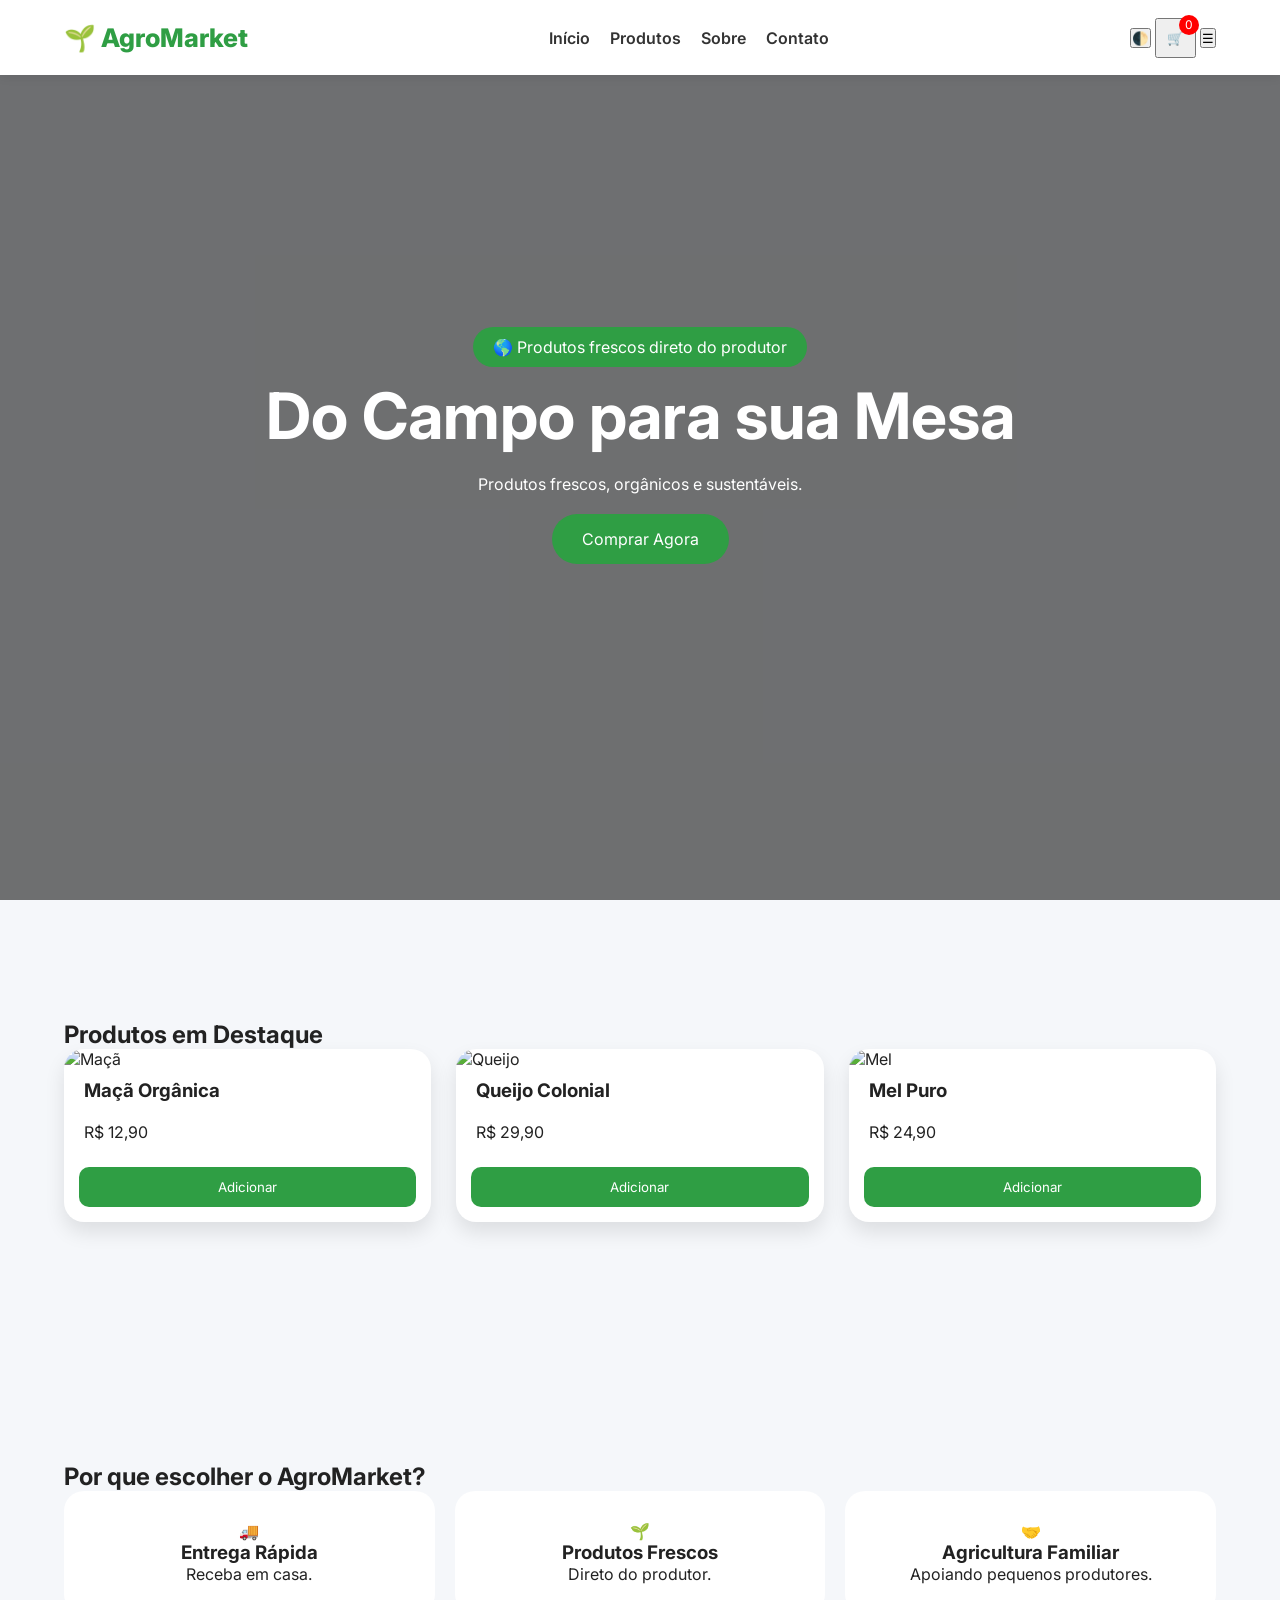
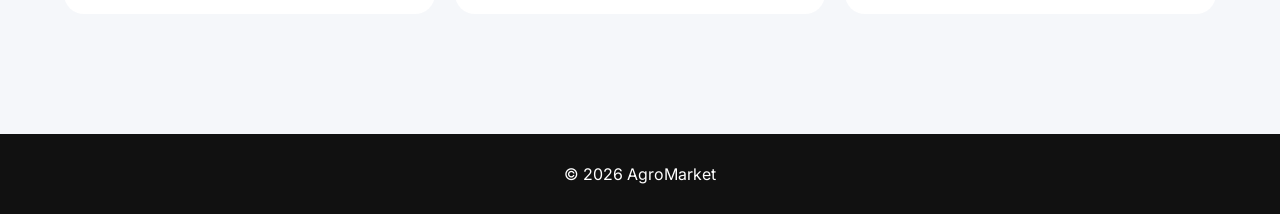
==== index.html @ 2019f39e "feefr" ====
<!DOCTYPE html>
<html lang="pt-BR">
<head>
<meta charset="UTF-8">
<meta name="viewport" content="width=device-width, initial-scale=1.0">

<title>AgroMarket</title>

<link rel="stylesheet" href="style.css">

<link rel="preconnect" href="https://fonts.googleapis.com">
<link href="https://fonts.googleapis.com/css2?family=Inter:wght@300;400;600;700;800&display=swap" rel="stylesheet">
</head>

<body>

<header class="header">
<div class="container nav-container">

<a class="logo">🌱 AgroMarket</a>

<nav id="nav" class="nav">
<a href="#">Início</a>
<a href="#produtos">Produtos</a>
<a href="sobre.html">Sobre</a>
<a href="contato.html">Contato</a>
</nav>

<div class="actions">

<button id="contrastBtn" aria-label="Alto contraste">
🌓
</button>

<button id="cartBtn" class="cart-btn">
🛒
<span id="cartCount">0</span>
</button>

<button id="menuToggle" class="menu-toggle">
☰
</button>

</div>

</div>
</header>

<section class="hero">

<div class="overlay"></div>

<div class="hero-content">

<span class="badge">
🌎 Produtos frescos direto do produtor
</span>

<h1>
Do Campo para sua Mesa
</h1>

<p>
Produtos frescos, orgânicos e sustentáveis.
</p>

<a href="#produtos" class="btn">
Comprar Agora
</a>

</div>

</section>

<section id="produtos" class="section">

<div class="container">

<h2>Produtos em Destaque</h2>

<div class="products-grid">

<div class="product-card">
<img src="https://images.unsplash.com/photo-1567306226416-28f0efdc88ce" alt="Maçã">
<h3>Maçã Orgânica</h3>
<p>R$ 12,90</p>
<button onclick="addToCart('Maçã Orgânica',12.90)">
Adicionar
</button>
</div>

<div class="product-card">
<img src="https://images.unsplash.com/photo-1587049352846-4a222e784d38" alt="Queijo">
<h3>Queijo Colonial</h3>
<p>R$ 29,90</p>
<button onclick="addToCart('Queijo Colonial',29.90)">
Adicionar
</button>
</div>

<div class="product-card">
<img src="https://images.unsplash.com/photo-1587049352851-8d4e89133924" alt="Mel">
<h3>Mel Puro</h3>
<p>R$ 24,90</p>
<button onclick="addToCart('Mel Puro',24.90)">
Adicionar
</button>
</div>

</div>

</div>

</section>

<section class="section advantages">

<div class="container">

<h2>Por que escolher o AgroMarket?</h2>

<div class="features-grid">

<div class="card">
🚚
<h3>Entrega Rápida</h3>
<p>Receba em casa.</p>
</div>

<div class="card">
🌱
<h3>Produtos Frescos</h3>
<p>Direto do produtor.</p>
</div>

<div class="card">
🤝
<h3>Agricultura Familiar</h3>
<p>Apoiando pequenos produtores.</p>
</div>

</div>

</div>

</section>

<div id="cartSidebar" class="cart-sidebar">

<h2>Seu Carrinho</h2>

<ul id="cartItems"></ul>

<h3 id="cartTotal">
Total: R$ 0,00
</h3>

<select id="paymentMethod">

<option>PIX</option>
<option>Cartão de Crédito</option>
<option>Cartão de Débito</option>
<option>Dinheiro</option>

</select>

<button class="checkout-btn">
Finalizar Compra
</button>

</div>

<footer>
© 2026 AgroMarket
</footer>

<script src="script.js"></script>

<div vw class="enabled">
<div vw-access-button class="active"></div>
<div vw-plugin-wrapper>
<div class="vw-plugin-top-wrapper"></div>
</div>
</div>

<script src="https://vlibras.gov.br/app/vlibras-plugin.js"></script>

<script>
new window.VLibras.Widget('https://vlibras.gov.br/app');
</script>

</body>
</html>
---- style.css ----
*{
margin:0;
padding:0;
box-sizing:border-box;
font-family:Inter,sans-serif;
}

body{
background:#f5f7fa;
color:#222;
}

.container{
width:90%;
max-width:1200px;
margin:auto;
}

.header{
position:fixed;
top:0;
width:100%;
background:white;
z-index:1000;
box-shadow:0 2px 10px rgba(0,0,0,.08);
}

.nav-container{
height:75px;
display:flex;
justify-content:space-between;
align-items:center;
}

.logo{
font-size:1.6rem;
font-weight:800;
color:#2f9e44;
}

.nav{
display:flex;
gap:20px;
}

.nav a{
text-decoration:none;
color:#333;
font-weight:600;
}

.hero{
height:100vh;
background:url('https://images.unsplash.com/photo-1500937386664-56d1dfef3854?auto=format&fit=crop&w=2200&q=80');
background-size:cover;
background-position:center;
display:flex;
align-items:center;
justify-content:center;
position:relative;
}

.overlay{
position:absolute;
inset:0;
background:rgba(0,0,0,.55);
}

.hero-content{
position:relative;
z-index:2;
text-align:center;
color:white;
}

.hero-content h1{
font-size:4rem;
margin:20px 0;
}

.badge{
background:#2f9e44;
padding:10px 20px;
border-radius:30px;
}

.btn{
display:inline-block;
padding:15px 30px;
background:#2f9e44;
color:white;
text-decoration:none;
border-radius:30px;
margin-top:20px;
}

.section{
padding:120px 0;
}

.products-grid{
display:grid;
grid-template-columns:repeat(auto-fit,minmax(280px,1fr));
gap:25px;
}

.product-card{
background:white;
border-radius:20px;
overflow:hidden;
box-shadow:0 10px 20px rgba(0,0,0,.1);
}

.product-card img{
width:100%;
height:220px;
object-fit:cover;
}

.product-card h3,
.product-card p{
padding:10px 20px;
}

.product-card button{
margin:15px;
width:calc(100% - 30px);
padding:12px;
background:#2f9e44;
color:white;
border:none;
border-radius:10px;
cursor:pointer;
}

.features-grid{
display:grid;
grid-template-columns:repeat(auto-fit,minmax(250px,1fr));
gap:20px;
}

.card{
background:white;
padding:30px;
border-radius:20px;
text-align:center;
}

.cart-btn{
position:relative;
padding:10px;
cursor:pointer;
}

.cart-btn span{
position:absolute;
top:-5px;
right:-5px;
background:red;
color:white;
width:20px;
height:20px;
border-radius:50%;
font-size:12px;
display:flex;
align-items:center;
justify-content:center;
}

.cart-sidebar{
position:fixed;
right:-400px;
top:0;
width:350px;
height:100%;
background:white;
padding:20px;
transition:.4s;
box-shadow:-5px 0 15px rgba(0,0,0,.15);
z-index:2000;
overflow:auto;
}

.cart-sidebar.open{
right:0;
}

.checkout-btn{
width:100%;
padding:15px;
background:#2f9e44;
color:white;
border:none;
border-radius:10px;
margin-top:20px;
}

footer{
background:#111;
color:white;
text-align:center;
padding:30px;
}

.dark{
background:#111;
color:white;
}

.dark .card,
.dark .product-card,
.dark .header{
background:#222;
color:white;
}
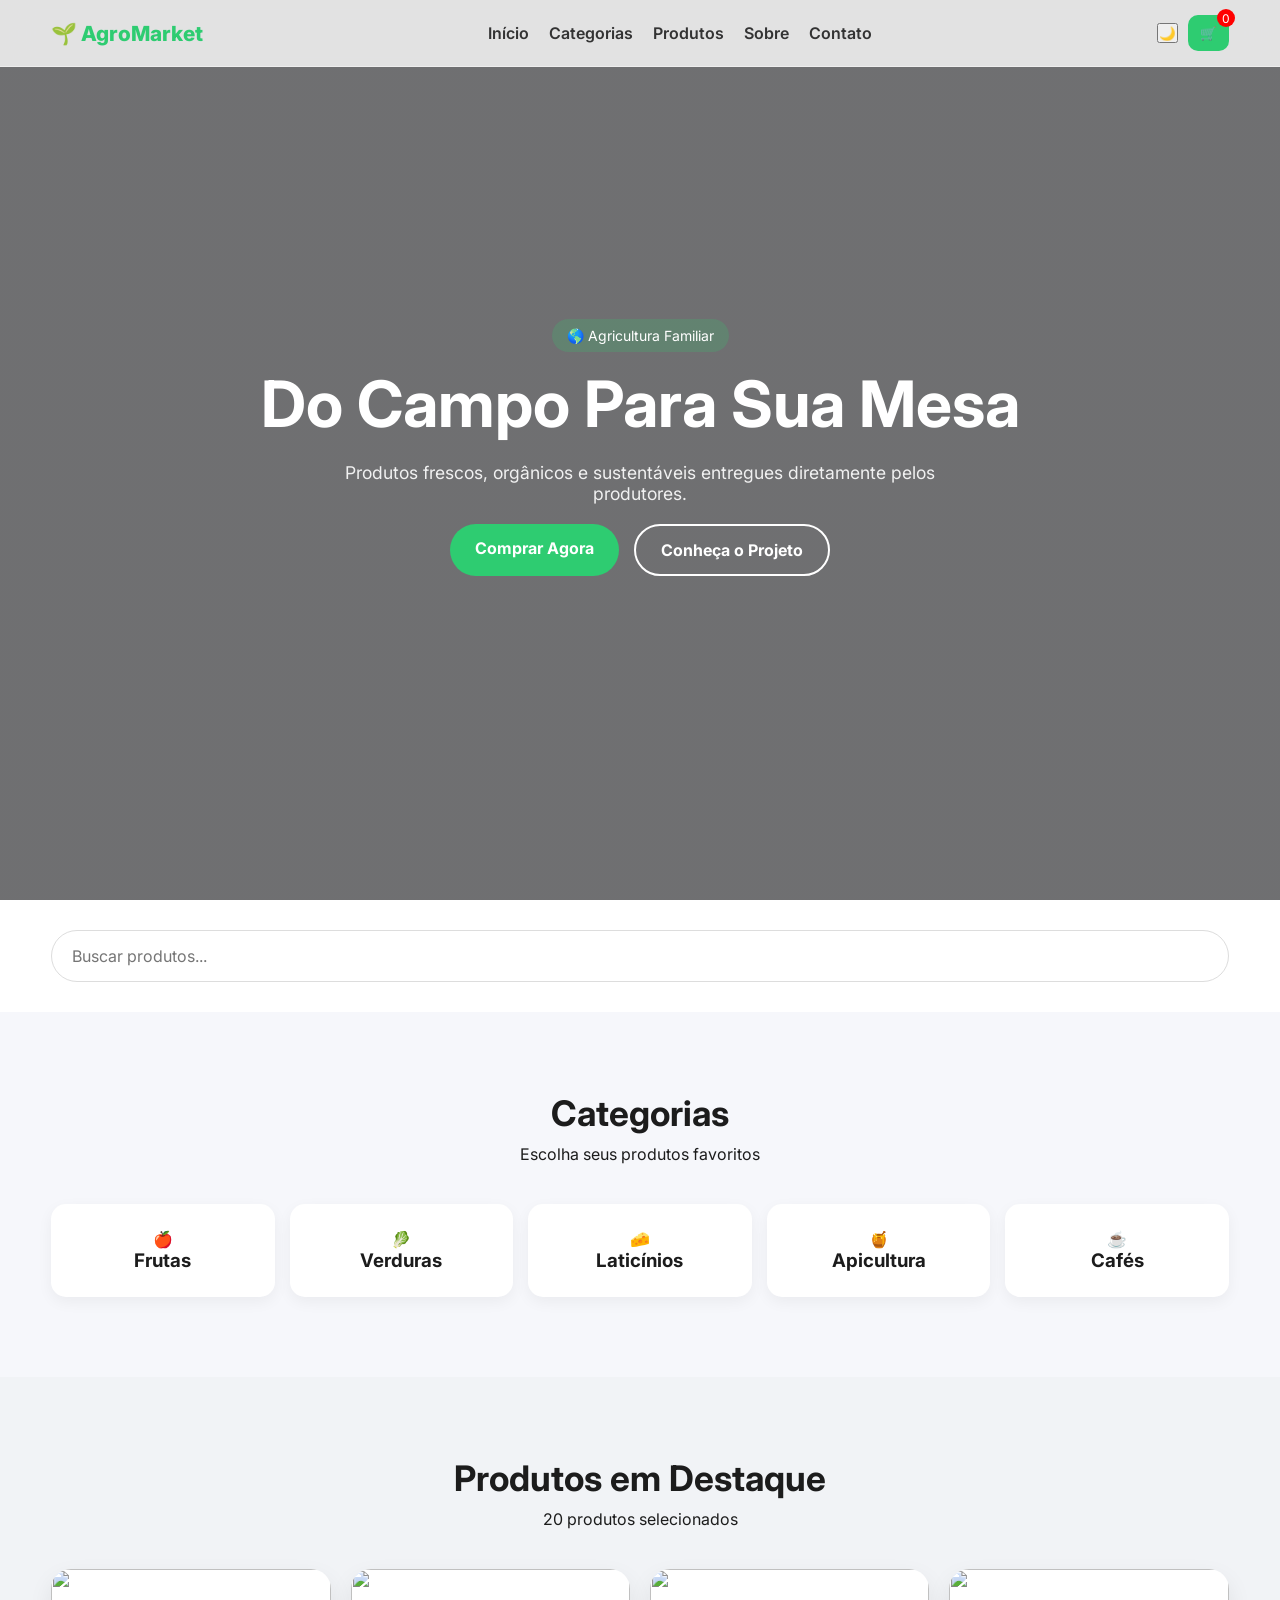
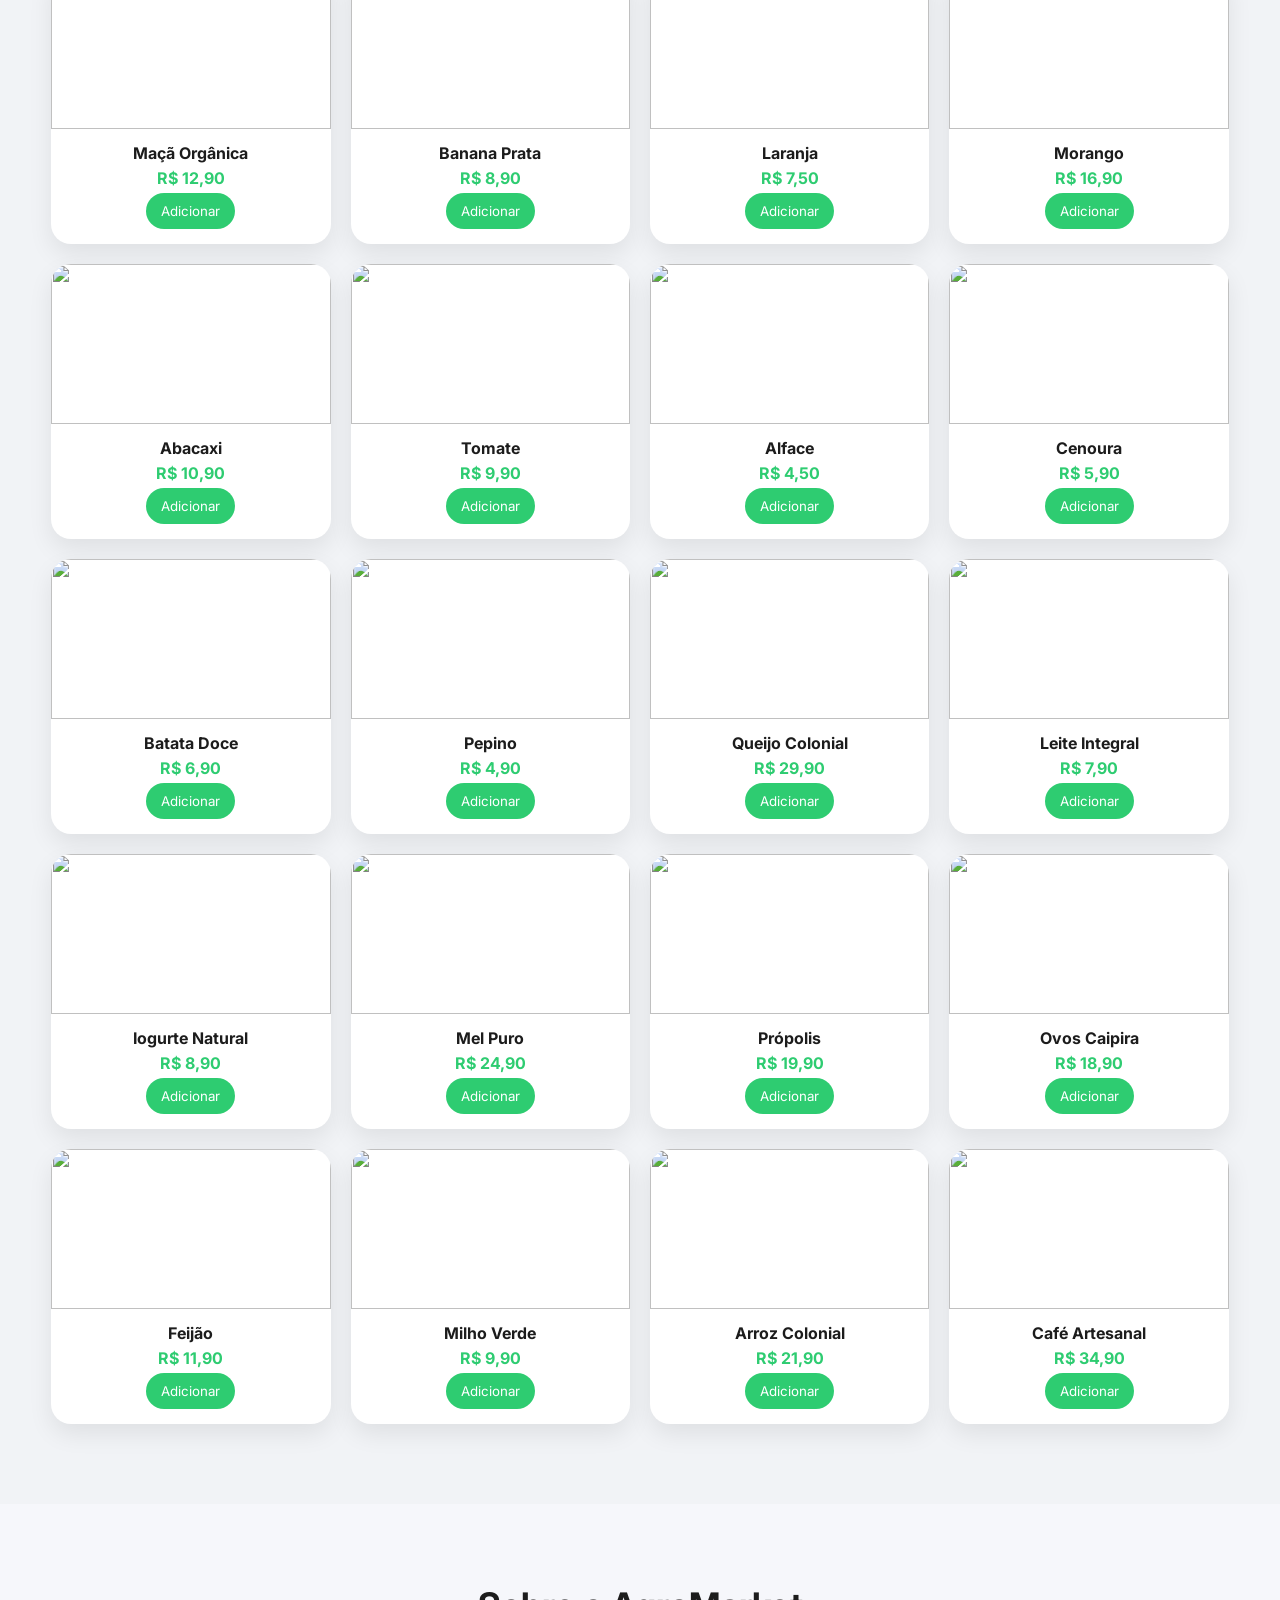
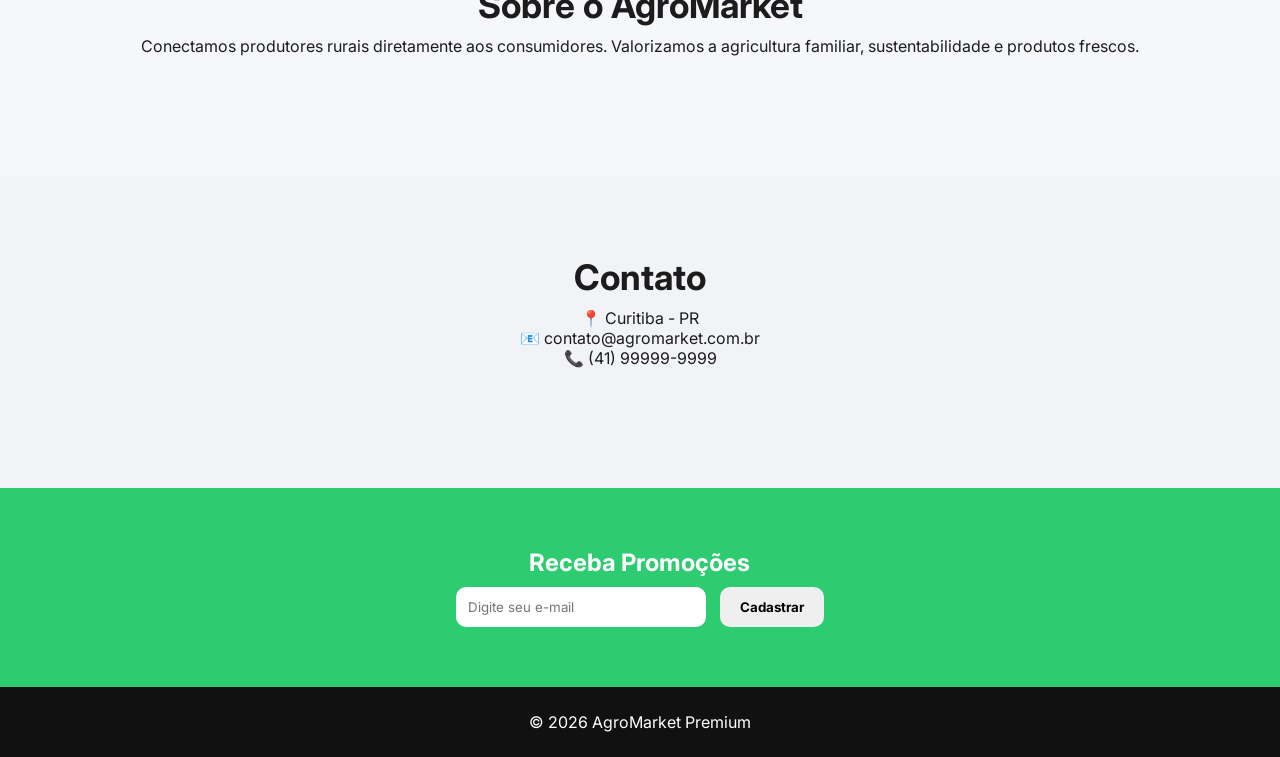
==== commit 42f97e55: "tgrgt" ====
--- a/index.html
+++ b/index.html
@@ -4,37 +4,51 @@
 <meta charset="UTF-8">
 <meta name="viewport" content="width=device-width, initial-scale=1.0">
 
-<title>AgroMarket</title>
+<title>AgroMarket Premium</title>
+
+<link rel="preconnect" href="https://fonts.googleapis.com">
+<link rel="preconnect" href="https://fonts.gstatic.com" crossorigin>
+
+<link href="https://fonts.googleapis.com/css2?family=Inter:wght@300;400;500;600;700;800&display=swap" rel="stylesheet">
 
 <link rel="stylesheet" href="style.css">
-
-<link rel="preconnect" href="https://fonts.googleapis.com">
-<link href="https://fonts.googleapis.com/css2?family=Inter:wght@300;400;600;700;800&display=swap" rel="stylesheet">
 </head>
-
 <body>
 
+<!-- HEADER -->
+
 <header class="header">
+
 <div class="container nav-container">
 
-<a class="logo">🌱 AgroMarket</a>
-
-<nav id="nav" class="nav">
-<a href="#">Início</a>
+<div class="logo">
+🌱 AgroMarket
+</div>
+
+<nav class="nav" id="nav">
+
+<a href="#inicio">Início</a>
+<a href="#categorias">Categorias</a>
 <a href="#produtos">Produtos</a>
-<a href="sobre.html">Sobre</a>
-<a href="contato.html">Contato</a>
+<a href="#sobre">Sobre</a>
+<a href="#contato">Contato</a>
+
 </nav>
 
-<div class="actions">
-
-<button id="contrastBtn" aria-label="Alto contraste">
-🌓
+<div class="header-actions">
+
+<button id="darkModeBtn">
+🌙
 </button>
 
 <button id="cartBtn" class="cart-btn">
+
 🛒
-<span id="cartCount">0</span>
+
+<span id="cartCount">
+0
+</span>
+
 </button>
 
 <button id="menuToggle" class="menu-toggle">
@@ -44,44 +58,137 @@
 </div>
 
 </div>
+
 </header>
 
-<section class="hero">
-
-<div class="overlay"></div>
+<!-- HERO -->
+
+<section id="inicio" class="hero">
+
+<div class="hero-overlay"></div>
 
 <div class="hero-content">
 
-<span class="badge">
-🌎 Produtos frescos direto do produtor
+<span class="hero-tag">
+🌎 Agricultura Familiar
 </span>
 
 <h1>
-Do Campo para sua Mesa
+Do Campo Para Sua Mesa
 </h1>
 
 <p>
-Produtos frescos, orgânicos e sustentáveis.
+Produtos frescos, orgânicos e sustentáveis entregues diretamente pelos produtores.
 </p>
 
-<a href="#produtos" class="btn">
+<div class="hero-buttons">
+
+<a href="#produtos" class="btn btn-primary">
 Comprar Agora
 </a>
 
-</div>
-
-</section>
-
-<section id="produtos" class="section">
+<a href="#sobre" class="btn btn-outline">
+Conheça o Projeto
+</a>
+
+</div>
+
+</div>
+
+</section>
+
+<!-- BUSCA -->
+
+<section class="search-section">
 
 <div class="container">
 
-<h2>Produtos em Destaque</h2>
-
-<div class="products-grid">
-
-<div class="product-card">
-<img src="https://images.unsplash.com/photo-1567306226416-28f0efdc88ce" alt="Maçã">
+<input
+type="text"
+id="searchInput"
+placeholder="Buscar produtos..."
+class="search-box"
+>
+
+</div>
+
+</section>
+
+<!-- CATEGORIAS -->
+
+<section id="categorias" class="section">
+
+<div class="container">
+
+<div class="section-title">
+
+<h2>
+Categorias
+</h2>
+
+<p>
+Escolha seus produtos favoritos
+</p>
+
+</div>
+
+<div class="categories-grid">
+
+<div class="category-card">
+🍎
+<h3>Frutas</h3>
+</div>
+
+<div class="category-card">
+🥬
+<h3>Verduras</h3>
+</div>
+
+<div class="category-card">
+🧀
+<h3>Laticínios</h3>
+</div>
+
+<div class="category-card">
+🍯
+<h3>Apicultura</h3>
+</div>
+
+<div class="category-card">
+☕
+<h3>Cafés</h3>
+</div>
+
+</div>
+
+</div>
+
+</section>
+
+<!-- PRODUTOS -->
+
+<section id="produtos" class="section light">
+
+<div class="container">
+
+<div class="section-title">
+
+<h2>
+Produtos em Destaque
+</h2>
+
+<p>
+20 produtos selecionados
+</p>
+
+</div>
+
+<div class="products-grid" id="productsGrid">
+
+<!-- 1 -->
+
+<div class="product-card">
+<img src="https://images.unsplash.com/photo-1567306226416-28f0efdc88ce?auto=format&fit=crop&w=800&q=80">
 <h3>Maçã Orgânica</h3>
 <p>R$ 12,90</p>
 <button onclick="addToCart('Maçã Orgânica',12.90)">
@@ -89,8 +196,109 @@
 </button>
 </div>
 
-<div class="product-card">
-<img src="https://images.unsplash.com/photo-1587049352846-4a222e784d38" alt="Queijo">
+<!-- 2 -->
+
+<div class="product-card">
+<img src="https://images.unsplash.com/photo-1574226516831-e1dff420e37f">
+<h3>Banana Prata</h3>
+<p>R$ 8,90</p>
+<button onclick="addToCart('Banana Prata',8.90)">
+Adicionar
+</button>
+</div>
+
+<!-- 3 -->
+
+<div class="product-card">
+<img src="https://images.unsplash.com/photo-1619566636858-adf3ef46400b">
+<h3>Laranja</h3>
+<p>R$ 7,50</p>
+<button onclick="addToCart('Laranja',7.50)">
+Adicionar
+</button>
+</div>
+
+<!-- 4 -->
+
+<div class="product-card">
+<img src="https://images.unsplash.com/photo-1464965911861-746a04b4bca6">
+<h3>Morango</h3>
+<p>R$ 16,90</p>
+<button onclick="addToCart('Morango',16.90)">
+Adicionar
+</button>
+</div>
+
+<!-- 5 -->
+
+<div class="product-card">
+<img src="https://images.unsplash.com/photo-1587735243615-c03f25aaff15">
+<h3>Abacaxi</h3>
+<p>R$ 10,90</p>
+<button onclick="addToCart('Abacaxi',10.90)">
+Adicionar
+</button>
+</div>
+
+<!-- 6 -->
+
+<div class="product-card">
+<img src="https://images.unsplash.com/photo-1540420773420-3366772f4999">
+<h3>Tomate</h3>
+<p>R$ 9,90</p>
+<button onclick="addToCart('Tomate',9.90)">
+Adicionar
+</button>
+</div>
+
+<!-- 7 -->
+
+<div class="product-card">
+<img src="https://images.unsplash.com/photo-1622205313162-be1d5712a43f">
+<h3>Alface</h3>
+<p>R$ 4,50</p>
+<button onclick="addToCart('Alface',4.50)">
+Adicionar
+</button>
+</div>
+
+<!-- 8 -->
+
+<div class="product-card">
+<img src="https://images.unsplash.com/photo-1447175008436-054170c2e979">
+<h3>Cenoura</h3>
+<p>R$ 5,90</p>
+<button onclick="addToCart('Cenoura',5.90)">
+Adicionar
+</button>
+</div>
+
+<!-- 9 -->
+
+<div class="product-card">
+<img src="https://images.unsplash.com/photo-1518977676601-b53f82aba655">
+<h3>Batata Doce</h3>
+<p>R$ 6,90</p>
+<button onclick="addToCart('Batata Doce',6.90)">
+Adicionar
+</button>
+</div>
+
+<!-- 10 -->
+
+<div class="product-card">
+<img src="https://images.unsplash.com/photo-1615485925873-6a59f5fca4e4">
+<h3>Pepino</h3>
+<p>R$ 4,90</p>
+<button onclick="addToCart('Pepino',4.90)">
+Adicionar
+</button>
+</div>
+
+<!-- 11 -->
+
+<div class="product-card">
+<img src="https://images.unsplash.com/photo-1486297678162-eb2a19b0a32d">
 <h3>Queijo Colonial</h3>
 <p>R$ 29,90</p>
 <button onclick="addToCart('Queijo Colonial',29.90)">
@@ -98,8 +306,32 @@
 </button>
 </div>
 
-<div class="product-card">
-<img src="https://images.unsplash.com/photo-1587049352851-8d4e89133924" alt="Mel">
+<!-- 12 -->
+
+<div class="product-card">
+<img src="https://images.unsplash.com/photo-1550583724-b2692b85b150">
+<h3>Leite Integral</h3>
+<p>R$ 7,90</p>
+<button onclick="addToCart('Leite Integral',7.90)">
+Adicionar
+</button>
+</div>
+
+<!-- 13 -->
+
+<div class="product-card">
+<img src="https://images.unsplash.com/photo-1563636619-e9143da7973b">
+<h3>Iogurte Natural</h3>
+<p>R$ 8,90</p>
+<button onclick="addToCart('Iogurte Natural',8.90)">
+Adicionar
+</button>
+</div>
+
+<!-- 14 -->
+
+<div class="product-card">
+<img src="https://images.unsplash.com/photo-1587049352851-8d4e89133924">
 <h3>Mel Puro</h3>
 <p>R$ 24,90</p>
 <button onclick="addToCart('Mel Puro',24.90)">
@@ -107,59 +339,166 @@
 </button>
 </div>
 
-</div>
-
-</div>
-
-</section>
-
-<section class="section advantages">
+<!-- 15 -->
+
+<div class="product-card">
+<img src="https://images.unsplash.com/photo-1587049352846-4a222e784d38">
+<h3>Própolis</h3>
+<p>R$ 19,90</p>
+<button onclick="addToCart('Própolis',19.90)">
+Adicionar
+</button>
+</div>
+
+<!-- 16 -->
+
+<div class="product-card">
+<img src="https://images.unsplash.com/photo-1506976785307-8732e854ad03">
+<h3>Ovos Caipira</h3>
+<p>R$ 18,90</p>
+<button onclick="addToCart('Ovos Caipira',18.90)">
+Adicionar
+</button>
+</div>
+
+<!-- 17 -->
+
+<div class="product-card">
+<img src="https://images.unsplash.com/photo-1586201375761-83865001e31c">
+<h3>Feijão</h3>
+<p>R$ 11,90</p>
+<button onclick="addToCart('Feijão',11.90)">
+Adicionar
+</button>
+</div>
+
+<!-- 18 -->
+
+<div class="product-card">
+<img src="https://images.unsplash.com/photo-1551754655-cd27e38d2076">
+<h3>Milho Verde</h3>
+<p>R$ 9,90</p>
+<button onclick="addToCart('Milho Verde',9.90)">
+Adicionar
+</button>
+</div>
+
+<!-- 19 -->
+
+<div class="product-card">
+<img src="https://images.unsplash.com/photo-1516684732162-798a0062be99">
+<h3>Arroz Colonial</h3>
+<p>R$ 21,90</p>
+<button onclick="addToCart('Arroz Colonial',21.90)">
+Adicionar
+</button>
+</div>
+
+<!-- 20 -->
+
+<div class="product-card">
+<img src="https://images.unsplash.com/photo-1495474472287-4d71bcdd2085">
+<h3>Café Artesanal</h3>
+<p>R$ 34,90</p>
+<button onclick="addToCart('Café Artesanal',34.90)">
+Adicionar
+</button>
+</div>
+
+</div>
+
+</div>
+
+</section>
+
+<!-- SOBRE -->
+
+<section id="sobre" class="section">
 
 <div class="container">
 
-<h2>Por que escolher o AgroMarket?</h2>
-
-<div class="features-grid">
-
-<div class="card">
-🚚
-<h3>Entrega Rápida</h3>
-<p>Receba em casa.</p>
-</div>
-
-<div class="card">
-🌱
-<h3>Produtos Frescos</h3>
-<p>Direto do produtor.</p>
-</div>
-
-<div class="card">
-🤝
-<h3>Agricultura Familiar</h3>
-<p>Apoiando pequenos produtores.</p>
-</div>
-
-</div>
-
-</div>
-
-</section>
+<div class="section-title">
+
+<h2>Sobre o AgroMarket</h2>
+
+<p>
+Conectamos produtores rurais diretamente aos consumidores.
+Valorizamos a agricultura familiar, sustentabilidade e produtos frescos.
+</p>
+
+</div>
+
+</div>
+
+</section>
+
+<!-- CONTATO -->
+
+<section id="contato" class="section light">
+
+<div class="container">
+
+<div class="section-title">
+
+<h2>Contato</h2>
+
+<p>
+📍 Curitiba - PR
+<br>
+📧 contato@agromarket.com.br
+<br>
+📞 (41) 99999-9999
+</p>
+
+</div>
+
+</div>
+
+</section>
+
+<!-- NEWSLETTER -->
+
+<section class="newsletter">
+
+<div class="container">
+
+<h2>
+Receba Promoções
+</h2>
+
+<input
+type="email"
+placeholder="Digite seu e-mail"
+>
+
+<button>
+Cadastrar
+</button>
+
+</div>
+
+</section>
+
+<!-- CARRINHO -->
 
 <div id="cartSidebar" class="cart-sidebar">
 
-<h2>Seu Carrinho</h2>
-
-<ul id="cartItems"></ul>
+<h2>
+Seu Carrinho
+</h2>
+
+<ul id="cartItems">
+</ul>
 
 <h3 id="cartTotal">
-Total: R$ 0,00
+R$ 0,00
 </h3>
 
 <select id="paymentMethod">
 
 <option>PIX</option>
-<option>Cartão de Crédito</option>
-<option>Cartão de Débito</option>
+<option>Cartão Crédito</option>
+<option>Cartão Débito</option>
 <option>Dinheiro</option>
 
 </select>
@@ -170,11 +509,15 @@
 
 </div>
 
-<footer>
-© 2026 AgroMarket
+<footer class="footer">
+
+<p>
+© 2026 AgroMarket Premium
+</p>
+
 </footer>
 
-<script src="script.js"></script>
+<!-- VLIBRAS -->
 
 <div vw class="enabled">
 <div vw-access-button class="active"></div>
@@ -189,5 +532,7 @@
 new window.VLibras.Widget('https://vlibras.gov.br/app');
 </script>
 
+<script src="script.js"></script>
+
 </body>
 </html>
--- a/style.css
+++ b/style.css
@@ -2,40 +2,47 @@
 margin:0;
 padding:0;
 box-sizing:border-box;
-font-family:Inter,sans-serif;
+font-family:'Inter',sans-serif;
+}
+
+html{
+scroll-behavior:smooth;
 }
 
 body{
-background:#f5f7fa;
-color:#222;
-}
-
+background:#f6f7fb;
+color:#1c1c1c;
+}
+
+/* ===== CONTAINER ===== */
 .container{
-width:90%;
+width:92%;
 max-width:1200px;
 margin:auto;
 }
 
+/* ===== HEADER ===== */
 .header{
 position:fixed;
 top:0;
 width:100%;
-background:white;
+background:rgba(255,255,255,0.8);
+backdrop-filter:blur(15px);
 z-index:1000;
-box-shadow:0 2px 10px rgba(0,0,0,.08);
+border-bottom:1px solid #eee;
 }
 
 .nav-container{
-height:75px;
-display:flex;
+display:flex;
+align-items:center;
 justify-content:space-between;
-align-items:center;
+padding:15px 0;
 }
 
 .logo{
-font-size:1.6rem;
 font-weight:800;
-color:#2f9e44;
+font-size:1.3rem;
+color:#2ecc71;
 }
 
 .nav{
@@ -47,136 +54,242 @@
 text-decoration:none;
 color:#333;
 font-weight:600;
-}
-
+transition:.2s;
+}
+
+.nav a:hover{
+color:#2ecc71;
+}
+
+.header-actions{
+display:flex;
+gap:10px;
+align-items:center;
+}
+
+.menu-toggle{
+display:none;
+font-size:22px;
+background:none;
+border:none;
+cursor:pointer;
+}
+
+.cart-btn{
+position:relative;
+background:#2ecc71;
+border:none;
+padding:10px 12px;
+border-radius:10px;
+color:white;
+cursor:pointer;
+}
+
+.cart-btn span{
+position:absolute;
+top:-6px;
+right:-6px;
+background:red;
+color:white;
+width:18px;
+height:18px;
+border-radius:50%;
+font-size:12px;
+display:flex;
+align-items:center;
+justify-content:center;
+}
+
+/* ===== HERO ===== */
 .hero{
 height:100vh;
-background:url('https://images.unsplash.com/photo-1500937386664-56d1dfef3854?auto=format&fit=crop&w=2200&q=80');
+display:flex;
+align-items:center;
+justify-content:center;
+text-align:center;
+background:
+linear-gradient(rgba(0,0,0,0.55),rgba(0,0,0,0.55)),
+url('https://images.unsplash.com/photo-1500937386664-56d1dfef3854?auto=format&fit=crop&w=2200&q=80');
 background-size:cover;
 background-position:center;
-display:flex;
-align-items:center;
+color:white;
+padding:20px;
+}
+
+.hero-tag{
+background:rgba(46,204,113,0.2);
+padding:8px 15px;
+border-radius:20px;
+font-size:14px;
+}
+
+.hero h1{
+font-size:clamp(2.5rem,5vw,4.5rem);
+margin:20px 0;
+}
+
+.hero p{
+max-width:600px;
+margin:auto;
+font-size:1.1rem;
+opacity:.9;
+}
+
+.hero-buttons{
+margin-top:20px;
+display:flex;
+gap:15px;
 justify-content:center;
-position:relative;
-}
-
-.overlay{
-position:absolute;
-inset:0;
-background:rgba(0,0,0,.55);
-}
-
-.hero-content{
-position:relative;
-z-index:2;
-text-align:center;
-color:white;
-}
-
-.hero-content h1{
-font-size:4rem;
-margin:20px 0;
-}
-
-.badge{
-background:#2f9e44;
-padding:10px 20px;
+flex-wrap:wrap;
+}
+
+.btn{
+padding:14px 25px;
 border-radius:30px;
-}
-
-.btn{
-display:inline-block;
-padding:15px 30px;
-background:#2f9e44;
-color:white;
+border:none;
+cursor:pointer;
+font-weight:700;
+transition:.3s;
 text-decoration:none;
+}
+
+.btn-primary{
+background:#2ecc71;
+color:white;
+}
+
+.btn-primary:hover{
+transform:translateY(-3px);
+box-shadow:0 10px 20px rgba(0,0,0,0.2);
+}
+
+.btn-outline{
+border:2px solid white;
+color:white;
+background:transparent;
+}
+
+/* ===== SEARCH ===== */
+.search-section{
+padding:30px 0;
+background:white;
+}
+
+.search-box{
+width:100%;
+padding:15px 20px;
 border-radius:30px;
-margin-top:20px;
-}
-
+border:1px solid #ddd;
+outline:none;
+font-size:16px;
+}
+
+/* ===== SECTIONS ===== */
 .section{
-padding:120px 0;
-}
-
+padding:80px 0;
+}
+
+.section.light{
+background:#f1f3f6;
+}
+
+.section-title{
+text-align:center;
+margin-bottom:40px;
+}
+
+.section-title h2{
+font-size:2.2rem;
+margin-bottom:10px;
+}
+
+/* ===== CATEGORIES ===== */
+.categories-grid{
+display:grid;
+grid-template-columns:repeat(auto-fit,minmax(150px,1fr));
+gap:15px;
+}
+
+.category-card{
+background:white;
+padding:25px;
+text-align:center;
+border-radius:15px;
+box-shadow:0 5px 15px rgba(0,0,0,0.05);
+cursor:pointer;
+transition:.3s;
+font-weight:600;
+}
+
+.category-card:hover{
+transform:translateY(-5px);
+background:#2ecc71;
+color:white;
+}
+
+/* ===== PRODUCTS ===== */
 .products-grid{
 display:grid;
-grid-template-columns:repeat(auto-fit,minmax(280px,1fr));
-gap:25px;
+grid-template-columns:repeat(auto-fit,minmax(220px,1fr));
+gap:20px;
 }
 
 .product-card{
 background:white;
 border-radius:20px;
 overflow:hidden;
-box-shadow:0 10px 20px rgba(0,0,0,.1);
+box-shadow:0 10px 25px rgba(0,0,0,0.08);
+transition:.3s;
+text-align:center;
+padding-bottom:15px;
+}
+
+.product-card:hover{
+transform:translateY(-8px);
 }
 
 .product-card img{
 width:100%;
-height:220px;
+height:160px;
 object-fit:cover;
 }
 
-.product-card h3,
+.product-card h3{
+margin-top:10px;
+font-size:1rem;
+}
+
 .product-card p{
-padding:10px 20px;
+color:#2ecc71;
+font-weight:700;
+margin:5px 0;
 }
 
 .product-card button{
-margin:15px;
-width:calc(100% - 30px);
-padding:12px;
-background:#2f9e44;
-color:white;
-border:none;
-border-radius:10px;
-cursor:pointer;
-}
-
-.features-grid{
-display:grid;
-grid-template-columns:repeat(auto-fit,minmax(250px,1fr));
-gap:20px;
-}
-
-.card{
-background:white;
-padding:30px;
+background:#2ecc71;
+border:none;
+padding:10px 15px;
+color:white;
 border-radius:20px;
-text-align:center;
-}
-
-.cart-btn{
-position:relative;
-padding:10px;
-cursor:pointer;
-}
-
-.cart-btn span{
-position:absolute;
-top:-5px;
-right:-5px;
-background:red;
-color:white;
-width:20px;
-height:20px;
-border-radius:50%;
-font-size:12px;
-display:flex;
-align-items:center;
-justify-content:center;
-}
-
+cursor:pointer;
+transition:.3s;
+}
+
+.product-card button:hover{
+background:#27ae60;
+}
+
+/* ===== CART ===== */
 .cart-sidebar{
 position:fixed;
-right:-400px;
+right:-420px;
 top:0;
-width:350px;
-height:100%;
-background:white;
+width:380px;
+height:100vh;
+background:white;
+box-shadow:-10px 0 30px rgba(0,0,0,0.1);
 padding:20px;
 transition:.4s;
-box-shadow:-5px 0 15px rgba(0,0,0,.15);
 z-index:2000;
 overflow:auto;
 }
@@ -185,31 +298,98 @@
 right:0;
 }
 
+.cart-sidebar h2{
+margin-bottom:15px;
+}
+
+#cartItems{
+list-style:none;
+display:flex;
+flex-direction:column;
+gap:10px;
+}
+
 .checkout-btn{
 width:100%;
+margin-top:20px;
 padding:15px;
-background:#2f9e44;
-color:white;
-border:none;
+background:#2ecc71;
+border:none;
+color:white;
 border-radius:10px;
-margin-top:20px;
-}
-
-footer{
+cursor:pointer;
+font-weight:700;
+}
+
+/* ===== NEWSLETTER ===== */
+.newsletter{
+background:#2ecc71;
+color:white;
+padding:60px 20px;
+text-align:center;
+}
+
+.newsletter input{
+padding:12px;
+border:none;
+border-radius:10px;
+width:250px;
+margin-top:10px;
+}
+
+.newsletter button{
+padding:12px 20px;
+border:none;
+border-radius:10px;
+margin-left:10px;
+cursor:pointer;
+font-weight:700;
+}
+
+/* ===== FOOTER ===== */
+.footer{
 background:#111;
 color:white;
 text-align:center;
-padding:30px;
-}
-
-.dark{
-background:#111;
-color:white;
-}
-
-.dark .card,
-.dark .product-card,
-.dark .header{
-background:#222;
-color:white;
+padding:25px;
+}
+
+/* ===== DARK MODE ===== */
+body.dark{
+background:#121212;
+color:white;
+}
+
+body.dark .product-card,
+body.dark .category-card,
+body.dark .search-section{
+background:#1e1e1e;
+color:white;
+}
+
+body.dark .header{
+background:rgba(20,20,20,0.8);
+}
+
+/* ===== RESPONSIVO ===== */
+@media(max-width:768px){
+
+.nav{
+display:none;
+position:absolute;
+top:70px;
+left:0;
+width:100%;
+background:white;
+flex-direction:column;
+padding:20px;
+}
+
+.nav.active{
+display:flex;
+}
+
+.menu-toggle{
+display:block;
+}
 }
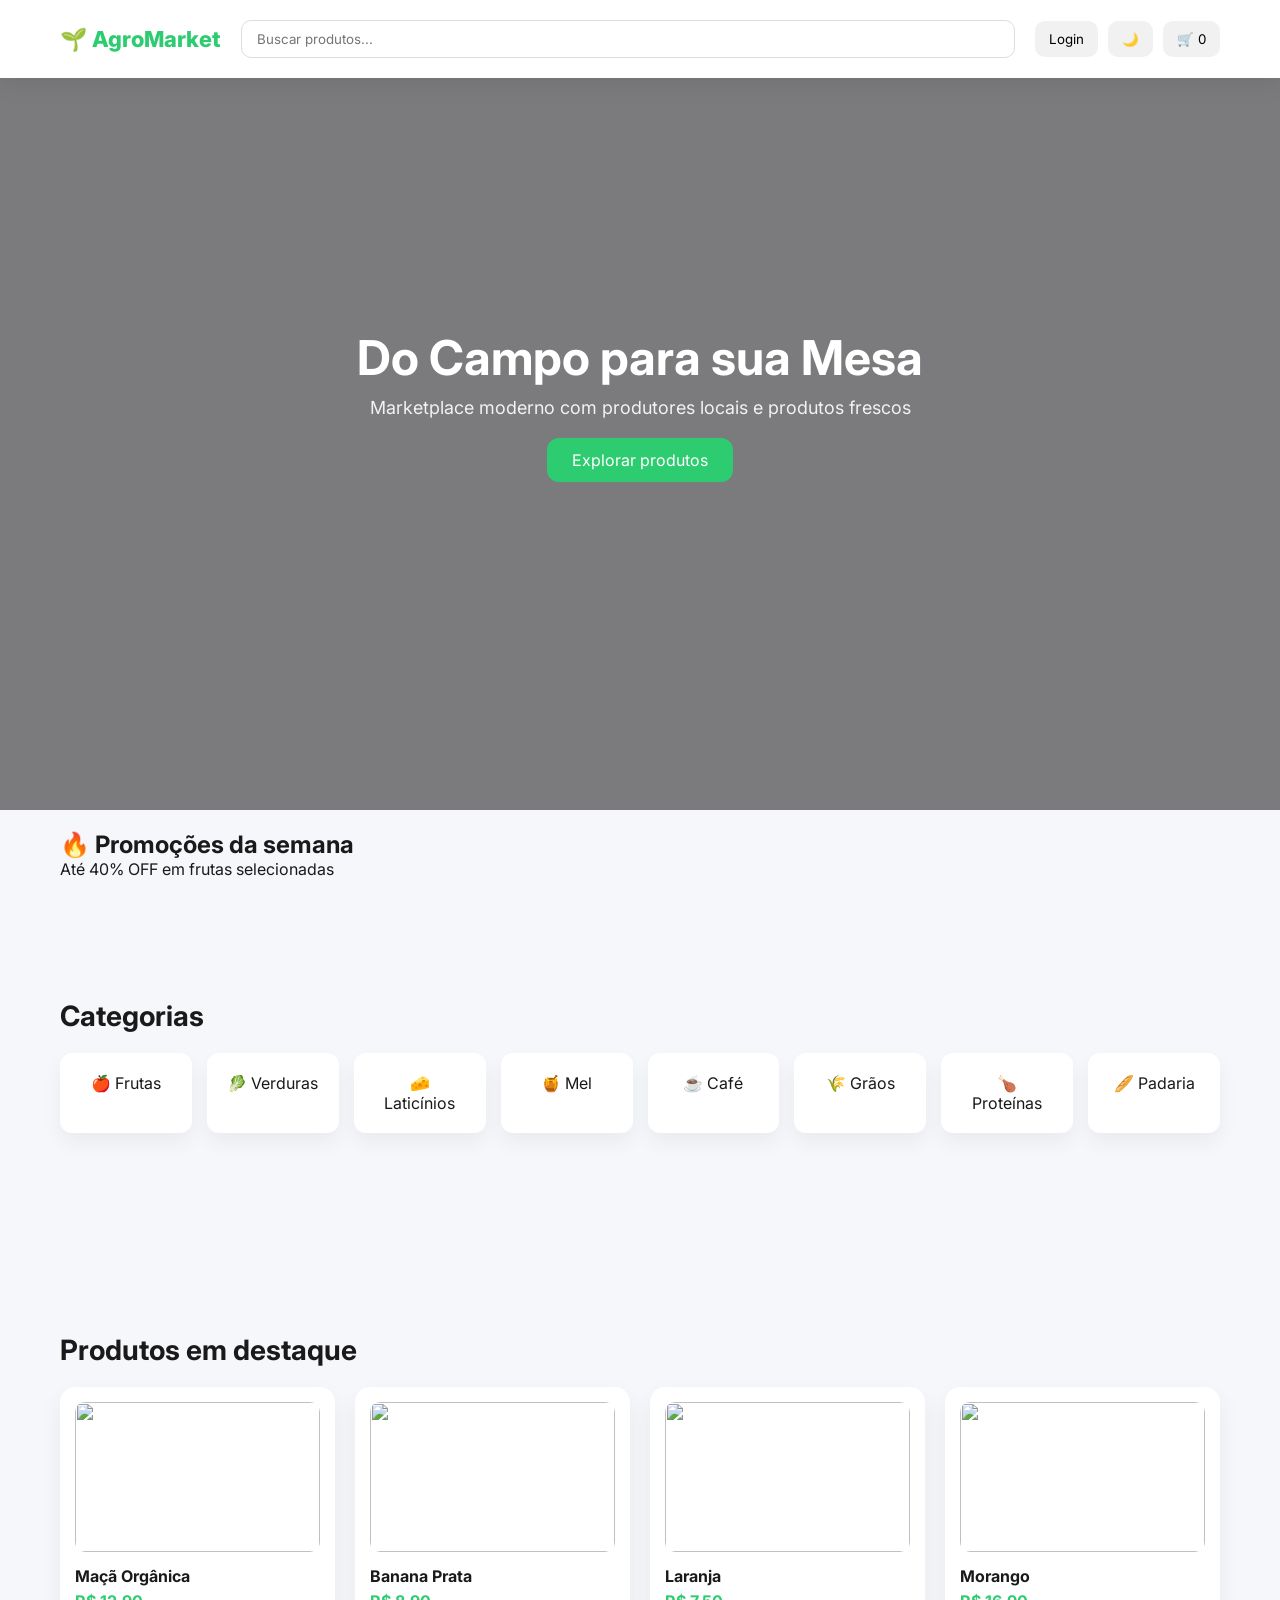
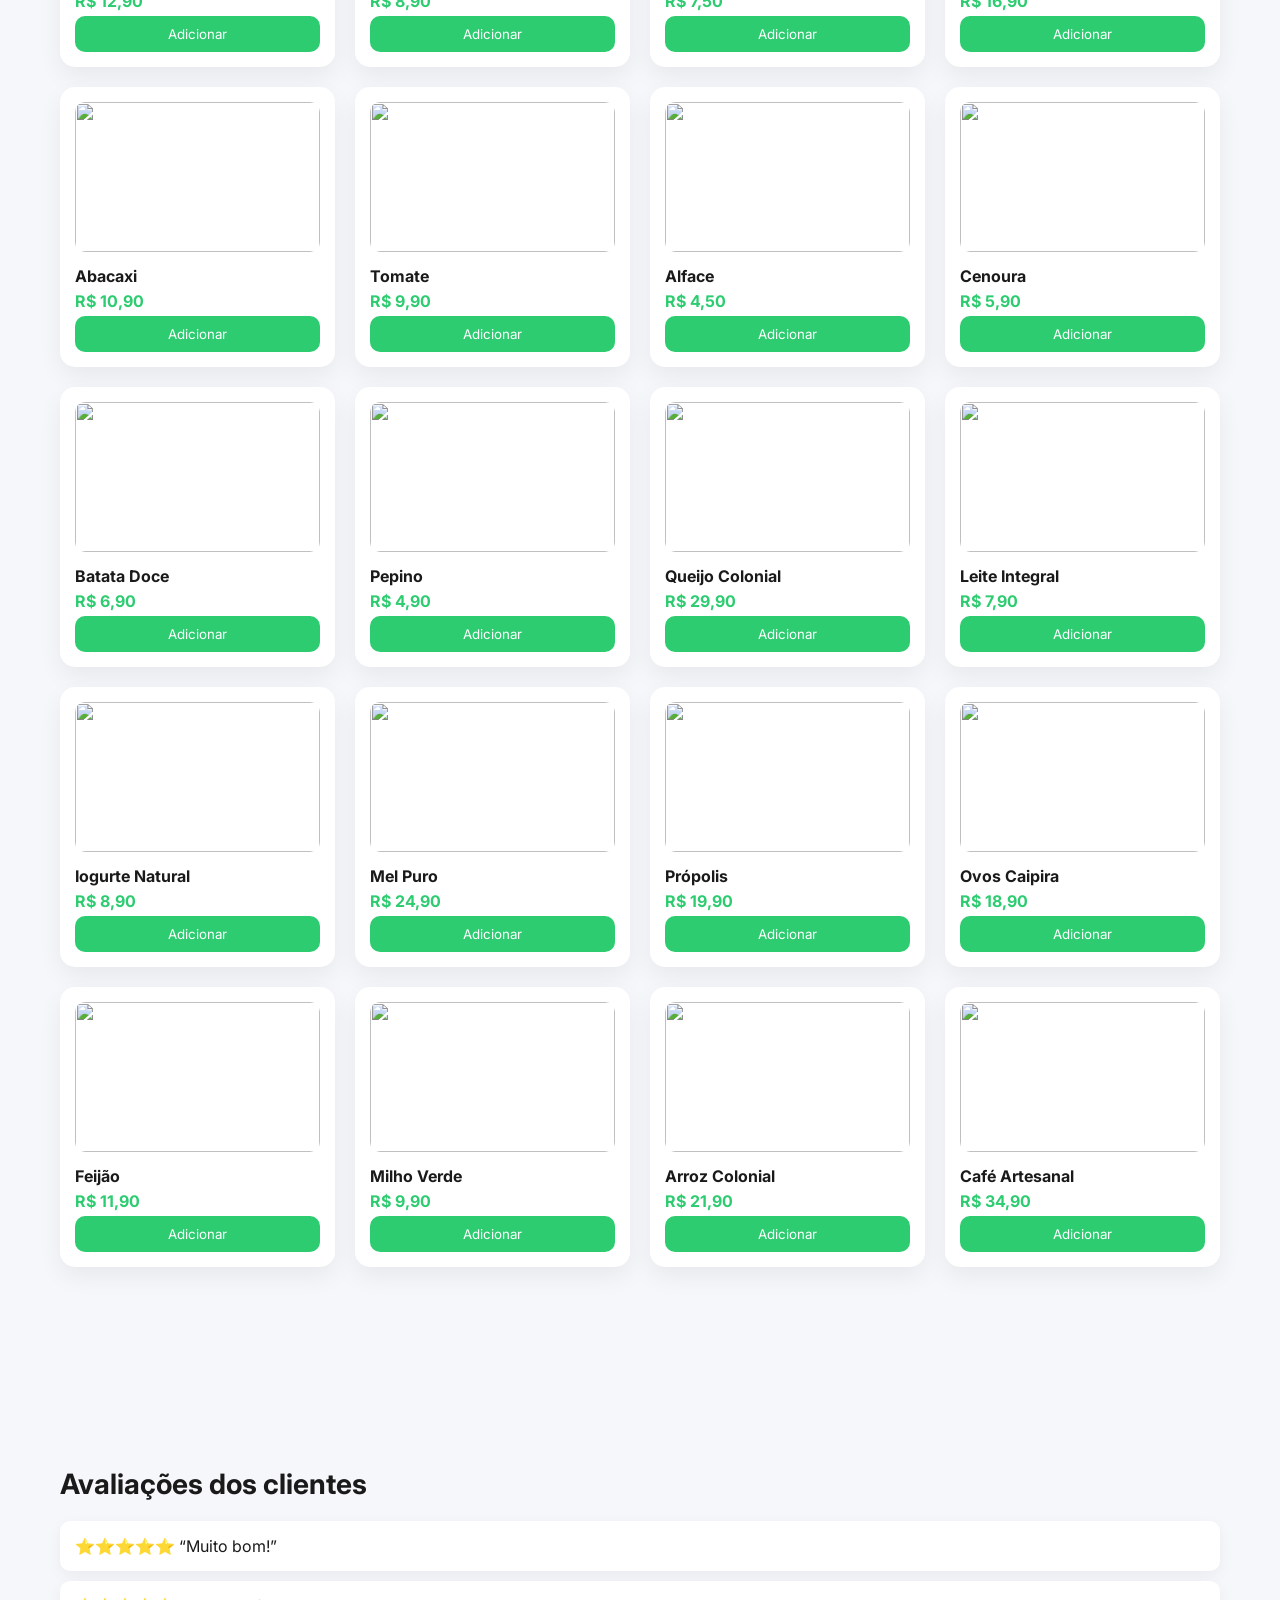
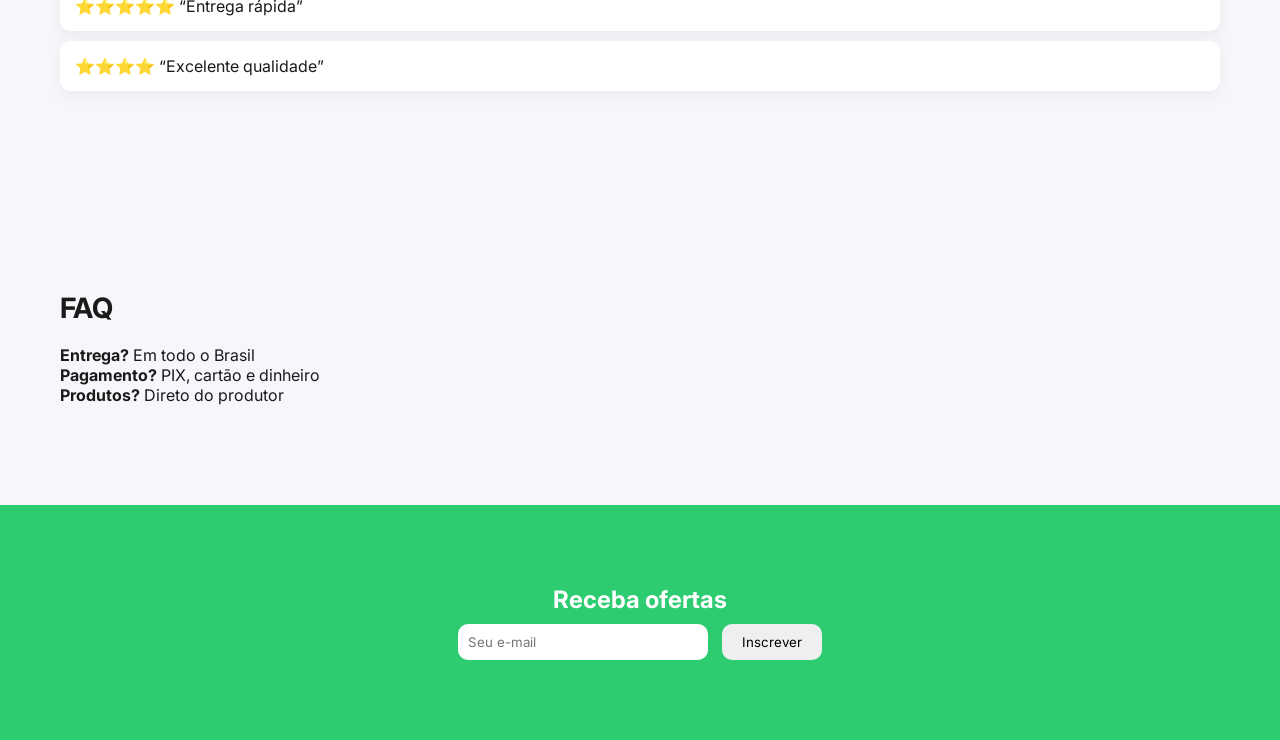
==== commit f0c9eacc: "vfvdfs" ====
--- a/index.html
+++ b/index.html
@@ -4,530 +4,319 @@
 <meta charset="UTF-8">
 <meta name="viewport" content="width=device-width, initial-scale=1.0">
 
-<title>AgroMarket Premium</title>
-
-<link rel="preconnect" href="https://fonts.googleapis.com">
-<link rel="preconnect" href="https://fonts.gstatic.com" crossorigin>
+<title>AgroMarket • Marketplace Premium</title>
 
 <link href="https://fonts.googleapis.com/css2?family=Inter:wght@300;400;500;600;700;800&display=swap" rel="stylesheet">
-
 <link rel="stylesheet" href="style.css">
 </head>
+
 <body>
 
-<!-- HEADER -->
-
+<!-- ================= HEADER ================= -->
 <header class="header">
-
-<div class="container nav-container">
-
-<div class="logo">
-🌱 AgroMarket
-</div>
-
-<nav class="nav" id="nav">
-
-<a href="#inicio">Início</a>
-<a href="#categorias">Categorias</a>
-<a href="#produtos">Produtos</a>
-<a href="#sobre">Sobre</a>
-<a href="#contato">Contato</a>
-
-</nav>
+<div class="container header-inner">
+
+<div class="logo">🌱 AgroMarket</div>
+
+<input id="searchInput" placeholder="Buscar produtos...">
 
 <div class="header-actions">
-
-<button id="darkModeBtn">
-🌙
-</button>
-
-<button id="cartBtn" class="cart-btn">
-
-🛒
-
-<span id="cartCount">
-0
-</span>
-
-</button>
-
-<button id="menuToggle" class="menu-toggle">
-☰
-</button>
-
-</div>
-
-</div>
-
+<button id="loginBtn">Login</button>
+<button id="themeBtn">🌙</button>
+<button id="cartBtn">🛒 <span id="cartCount">0</span></button>
+</div>
+
+</div>
 </header>
 
-<!-- HERO -->
-
-<section id="inicio" class="hero">
-
-<div class="hero-overlay"></div>
-
+<!-- ================= HERO ================= -->
+<section class="hero">
 <div class="hero-content">
-
-<span class="hero-tag">
-🌎 Agricultura Familiar
-</span>
-
-<h1>
-Do Campo Para Sua Mesa
-</h1>
-
-<p>
-Produtos frescos, orgânicos e sustentáveis entregues diretamente pelos produtores.
-</p>
-
-<div class="hero-buttons">
-
-<a href="#produtos" class="btn btn-primary">
-Comprar Agora
-</a>
-
-<a href="#sobre" class="btn btn-outline">
-Conheça o Projeto
-</a>
-
-</div>
-
-</div>
-
-</section>
-
-<!-- BUSCA -->
-
-<section class="search-section">
-
-<div class="container">
-
-<input
-type="text"
-id="searchInput"
-placeholder="Buscar produtos..."
-class="search-box"
->
-
-</div>
-
-</section>
-
-<!-- CATEGORIAS -->
-
-<section id="categorias" class="section">
-
-<div class="container">
-
-<div class="section-title">
-
-<h2>
-Categorias
-</h2>
-
-<p>
-Escolha seus produtos favoritos
-</p>
-
-</div>
-
-<div class="categories-grid">
-
-<div class="category-card">
-🍎
-<h3>Frutas</h3>
-</div>
-
-<div class="category-card">
-🥬
-<h3>Verduras</h3>
-</div>
-
-<div class="category-card">
-🧀
-<h3>Laticínios</h3>
-</div>
-
-<div class="category-card">
-🍯
-<h3>Apicultura</h3>
-</div>
-
-<div class="category-card">
-☕
-<h3>Cafés</h3>
-</div>
-
-</div>
-
-</div>
-
-</section>
-
-<!-- PRODUTOS -->
-
+<h1>Do Campo para sua Mesa</h1>
+<p>Marketplace moderno com produtores locais e produtos frescos</p>
+<a class="btn" href="#produtos">Explorar produtos</a>
+</div>
+</section>
+
+<!-- ================= BANNER PROMO ================= -->
+<section class="promo">
+<div class="container">
+<div class="promo-box">
+<h2>🔥 Promoções da semana</h2>
+<p>Até 40% OFF em frutas selecionadas</p>
+</div>
+</div>
+</section>
+
+<!-- ================= CATEGORIAS ================= -->
+<section class="section">
+<div class="container">
+
+<h2>Categorias</h2>
+
+<div class="grid-categories">
+
+<div class="cat">🍎 Frutas</div>
+<div class="cat">🥬 Verduras</div>
+<div class="cat">🧀 Laticínios</div>
+<div class="cat">🍯 Mel</div>
+<div class="cat">☕ Café</div>
+<div class="cat">🌾 Grãos</div>
+<div class="cat">🍗 Proteínas</div>
+<div class="cat">🥖 Padaria</div>
+
+</div>
+
+</div>
+</section>
+
+<!-- ================= PRODUTOS ================= -->
 <section id="produtos" class="section light">
-
-<div class="container">
-
-<div class="section-title">
-
-<h2>
-Produtos em Destaque
-</h2>
-
-<p>
-20 produtos selecionados
-</p>
-
-</div>
-
-<div class="products-grid" id="productsGrid">
+<div class="container">
+
+<h2>Produtos em destaque</h2>
+
+<div class="grid-products">
 
 <!-- 1 -->
-
-<div class="product-card">
-<img src="https://images.unsplash.com/photo-1567306226416-28f0efdc88ce?auto=format&fit=crop&w=800&q=80">
+<div class="product">
+<img src="https://images.unsplash.com/photo-1567306226416-28f0efdc88ce">
 <h3>Maçã Orgânica</h3>
 <p>R$ 12,90</p>
-<button onclick="addToCart('Maçã Orgânica',12.90)">
-Adicionar
-</button>
+<button onclick="add('Maçã',12.9)">Adicionar</button>
 </div>
 
 <!-- 2 -->
-
-<div class="product-card">
+<div class="product">
 <img src="https://images.unsplash.com/photo-1574226516831-e1dff420e37f">
 <h3>Banana Prata</h3>
 <p>R$ 8,90</p>
-<button onclick="addToCart('Banana Prata',8.90)">
-Adicionar
-</button>
+<button onclick="add('Banana',8.9)">Adicionar</button>
 </div>
 
 <!-- 3 -->
-
-<div class="product-card">
+<div class="product">
 <img src="https://images.unsplash.com/photo-1619566636858-adf3ef46400b">
 <h3>Laranja</h3>
 <p>R$ 7,50</p>
-<button onclick="addToCart('Laranja',7.50)">
-Adicionar
-</button>
+<button onclick="add('Laranja',7.5)">Adicionar</button>
 </div>
 
 <!-- 4 -->
-
-<div class="product-card">
+<div class="product">
 <img src="https://images.unsplash.com/photo-1464965911861-746a04b4bca6">
 <h3>Morango</h3>
 <p>R$ 16,90</p>
-<button onclick="addToCart('Morango',16.90)">
-Adicionar
-</button>
+<button onclick="add('Morango',16.9)">Adicionar</button>
 </div>
 
 <!-- 5 -->
-
-<div class="product-card">
+<div class="product">
 <img src="https://images.unsplash.com/photo-1587735243615-c03f25aaff15">
 <h3>Abacaxi</h3>
 <p>R$ 10,90</p>
-<button onclick="addToCart('Abacaxi',10.90)">
-Adicionar
-</button>
+<button onclick="add('Abacaxi',10.9)">Adicionar</button>
 </div>
 
 <!-- 6 -->
-
-<div class="product-card">
+<div class="product">
 <img src="https://images.unsplash.com/photo-1540420773420-3366772f4999">
 <h3>Tomate</h3>
 <p>R$ 9,90</p>
-<button onclick="addToCart('Tomate',9.90)">
-Adicionar
-</button>
+<button onclick="add('Tomate',9.9)">Adicionar</button>
 </div>
 
 <!-- 7 -->
-
-<div class="product-card">
+<div class="product">
 <img src="https://images.unsplash.com/photo-1622205313162-be1d5712a43f">
 <h3>Alface</h3>
 <p>R$ 4,50</p>
-<button onclick="addToCart('Alface',4.50)">
-Adicionar
-</button>
+<button onclick="add('Alface',4.5)">Adicionar</button>
 </div>
 
 <!-- 8 -->
-
-<div class="product-card">
+<div class="product">
 <img src="https://images.unsplash.com/photo-1447175008436-054170c2e979">
 <h3>Cenoura</h3>
 <p>R$ 5,90</p>
-<button onclick="addToCart('Cenoura',5.90)">
-Adicionar
-</button>
+<button onclick="add('Cenoura',5.9)">Adicionar</button>
 </div>
 
 <!-- 9 -->
-
-<div class="product-card">
+<div class="product">
 <img src="https://images.unsplash.com/photo-1518977676601-b53f82aba655">
 <h3>Batata Doce</h3>
 <p>R$ 6,90</p>
-<button onclick="addToCart('Batata Doce',6.90)">
-Adicionar
-</button>
+<button onclick="add('Batata',6.9)">Adicionar</button>
 </div>
 
 <!-- 10 -->
-
-<div class="product-card">
+<div class="product">
 <img src="https://images.unsplash.com/photo-1615485925873-6a59f5fca4e4">
 <h3>Pepino</h3>
 <p>R$ 4,90</p>
-<button onclick="addToCart('Pepino',4.90)">
-Adicionar
-</button>
+<button onclick="add('Pepino',4.9)">Adicionar</button>
 </div>
 
 <!-- 11 -->
-
-<div class="product-card">
+<div class="product">
 <img src="https://images.unsplash.com/photo-1486297678162-eb2a19b0a32d">
 <h3>Queijo Colonial</h3>
 <p>R$ 29,90</p>
-<button onclick="addToCart('Queijo Colonial',29.90)">
-Adicionar
-</button>
+<button onclick="add('Queijo',29.9)">Adicionar</button>
 </div>
 
 <!-- 12 -->
-
-<div class="product-card">
+<div class="product">
 <img src="https://images.unsplash.com/photo-1550583724-b2692b85b150">
 <h3>Leite Integral</h3>
 <p>R$ 7,90</p>
-<button onclick="addToCart('Leite Integral',7.90)">
-Adicionar
-</button>
+<button onclick="add('Leite',7.9)">Adicionar</button>
 </div>
 
 <!-- 13 -->
-
-<div class="product-card">
+<div class="product">
 <img src="https://images.unsplash.com/photo-1563636619-e9143da7973b">
 <h3>Iogurte Natural</h3>
 <p>R$ 8,90</p>
-<button onclick="addToCart('Iogurte Natural',8.90)">
-Adicionar
-</button>
+<button onclick="add('Iogurte',8.9)">Adicionar</button>
 </div>
 
 <!-- 14 -->
-
-<div class="product-card">
+<div class="product">
 <img src="https://images.unsplash.com/photo-1587049352851-8d4e89133924">
 <h3>Mel Puro</h3>
 <p>R$ 24,90</p>
-<button onclick="addToCart('Mel Puro',24.90)">
-Adicionar
-</button>
+<button onclick="add('Mel',24.9)">Adicionar</button>
 </div>
 
 <!-- 15 -->
-
-<div class="product-card">
+<div class="product">
 <img src="https://images.unsplash.com/photo-1587049352846-4a222e784d38">
 <h3>Própolis</h3>
 <p>R$ 19,90</p>
-<button onclick="addToCart('Própolis',19.90)">
-Adicionar
-</button>
+<button onclick="add('Própolis',19.9)">Adicionar</button>
 </div>
 
 <!-- 16 -->
-
-<div class="product-card">
+<div class="product">
 <img src="https://images.unsplash.com/photo-1506976785307-8732e854ad03">
 <h3>Ovos Caipira</h3>
 <p>R$ 18,90</p>
-<button onclick="addToCart('Ovos Caipira',18.90)">
-Adicionar
-</button>
+<button onclick="add('Ovos',18.9)">Adicionar</button>
 </div>
 
 <!-- 17 -->
-
-<div class="product-card">
+<div class="product">
 <img src="https://images.unsplash.com/photo-1586201375761-83865001e31c">
 <h3>Feijão</h3>
 <p>R$ 11,90</p>
-<button onclick="addToCart('Feijão',11.90)">
-Adicionar
-</button>
+<button onclick="add('Feijão',11.9)">Adicionar</button>
 </div>
 
 <!-- 18 -->
-
-<div class="product-card">
+<div class="product">
 <img src="https://images.unsplash.com/photo-1551754655-cd27e38d2076">
 <h3>Milho Verde</h3>
 <p>R$ 9,90</p>
-<button onclick="addToCart('Milho Verde',9.90)">
-Adicionar
-</button>
+<button onclick="add('Milho',9.9)">Adicionar</button>
 </div>
 
 <!-- 19 -->
-
-<div class="product-card">
+<div class="product">
 <img src="https://images.unsplash.com/photo-1516684732162-798a0062be99">
 <h3>Arroz Colonial</h3>
 <p>R$ 21,90</p>
-<button onclick="addToCart('Arroz Colonial',21.90)">
-Adicionar
-</button>
+<button onclick="add('Arroz',21.9)">Adicionar</button>
 </div>
 
 <!-- 20 -->
-
-<div class="product-card">
+<div class="product">
 <img src="https://images.unsplash.com/photo-1495474472287-4d71bcdd2085">
 <h3>Café Artesanal</h3>
 <p>R$ 34,90</p>
-<button onclick="addToCart('Café Artesanal',34.90)">
-Adicionar
-</button>
-</div>
-
-</div>
-
-</div>
-
-</section>
-
-<!-- SOBRE -->
-
-<section id="sobre" class="section">
-
-<div class="container">
-
-<div class="section-title">
-
-<h2>Sobre o AgroMarket</h2>
-
-<p>
-Conectamos produtores rurais diretamente aos consumidores.
-Valorizamos a agricultura familiar, sustentabilidade e produtos frescos.
-</p>
-
-</div>
-
-</div>
-
-</section>
-
-<!-- CONTATO -->
-
-<section id="contato" class="section light">
-
-<div class="container">
-
-<div class="section-title">
-
-<h2>Contato</h2>
-
-<p>
-📍 Curitiba - PR
-<br>
-📧 contato@agromarket.com.br
-<br>
-📞 (41) 99999-9999
-</p>
-
-</div>
-
-</div>
-
-</section>
-
-<!-- NEWSLETTER -->
-
+<button onclick="add('Café',34.9)">Adicionar</button>
+</div>
+
+</div>
+</div>
+</section>
+
+<!-- ================= AVALIAÇÕES ================= -->
+<section class="section">
+<div class="container">
+<h2>Avaliações dos clientes</h2>
+
+<div class="reviews">
+<p>⭐⭐⭐⭐⭐ “Muito bom!”</p>
+<p>⭐⭐⭐⭐⭐ “Entrega rápida”</p>
+<p>⭐⭐⭐⭐ “Excelente qualidade”</p>
+</div>
+
+</div>
+</section>
+
+<!-- ================= FAQ ================= -->
+<section class="section light">
+<div class="container">
+
+<h2>FAQ</h2>
+
+<p><strong>Entrega?</strong> Em todo o Brasil</p>
+<p><strong>Pagamento?</strong> PIX, cartão e dinheiro</p>
+<p><strong>Produtos?</strong> Direto do produtor</p>
+
+</div>
+</section>
+
+<!-- ================= NEWSLETTER ================= -->
 <section class="newsletter">
-
-<div class="container">
-
-<h2>
-Receba Promoções
-</h2>
-
-<input
-type="email"
-placeholder="Digite seu e-mail"
->
-
-<button>
-Cadastrar
-</button>
-
-</div>
-
-</section>
-
-<!-- CARRINHO -->
-
-<div id="cartSidebar" class="cart-sidebar">
-
-<h2>
-Seu Carrinho
-</h2>
-
-<ul id="cartItems">
-</ul>
-
-<h3 id="cartTotal">
-R$ 0,00
-</h3>
-
-<select id="paymentMethod">
-
+<div class="container">
+<h2>Receba ofertas</h2>
+<input placeholder="Seu e-mail">
+<button>Inscrever</button>
+</div>
+</section>
+
+<!-- ================= CARRINHO ================= -->
+<aside id="cart" class="cart">
+
+<h2>Carrinho</h2>
+
+<ul id="cartItems"></ul>
+
+<input id="cupom" placeholder="Cupom">
+<input id="cep" placeholder="CEP">
+
+<select id="payment">
 <option>PIX</option>
-<option>Cartão Crédito</option>
-<option>Cartão Débito</option>
+<option>Cartão</option>
 <option>Dinheiro</option>
-
 </select>
 
-<button class="checkout-btn">
-Finalizar Compra
-</button>
-
-</div>
-
-<footer class="footer">
-
-<p>
-© 2026 AgroMarket Premium
-</p>
-
-</footer>
-
-<!-- VLIBRAS -->
-
+<h3 id="total">Total: R$ 0,00</h3>
+
+<button id="checkout">Finalizar compra</button>
+
+</aside>
+
+<!-- LOGIN -->
+<div id="login" class="modal">
+<div class="modal-box">
+<h2>Login</h2>
+<input placeholder="Email">
+<input placeholder="Senha">
+<button>Entrar</button>
+</div>
+</div>
+
+<!-- VLibras -->
 <div vw class="enabled">
 <div vw-access-button class="active"></div>
-<div vw-plugin-wrapper>
-<div class="vw-plugin-top-wrapper"></div>
-</div>
+<div vw-plugin-wrapper></div>
 </div>
 
 <script src="https://vlibras.gov.br/app/vlibras-plugin.js"></script>
-
 <script>
 new window.VLibras.Widget('https://vlibras.gov.br/app');
 </script>
--- a/style.css
+++ b/style.css
@@ -1,395 +1,437 @@
-*{
-margin:0;
-padding:0;
-box-sizing:border-box;
-font-family:'Inter',sans-serif;
-}
-
-html{
-scroll-behavior:smooth;
-}
-
-body{
-background:#f6f7fb;
-color:#1c1c1c;
-}
-
-/* ===== CONTAINER ===== */
-.container{
-width:92%;
-max-width:1200px;
-margin:auto;
-}
-
-/* ===== HEADER ===== */
-.header{
-position:fixed;
-top:0;
-width:100%;
-background:rgba(255,255,255,0.8);
-backdrop-filter:blur(15px);
-z-index:1000;
-border-bottom:1px solid #eee;
-}
-
-.nav-container{
-display:flex;
-align-items:center;
-justify-content:space-between;
-padding:15px 0;
-}
-
-.logo{
-font-weight:800;
-font-size:1.3rem;
-color:#2ecc71;
-}
-
-.nav{
-display:flex;
-gap:20px;
-}
-
-.nav a{
-text-decoration:none;
-color:#333;
-font-weight:600;
-transition:.2s;
-}
-
-.nav a:hover{
-color:#2ecc71;
-}
-
-.header-actions{
-display:flex;
-gap:10px;
-align-items:center;
-}
-
-.menu-toggle{
-display:none;
-font-size:22px;
-background:none;
-border:none;
-cursor:pointer;
-}
-
-.cart-btn{
-position:relative;
-background:#2ecc71;
-border:none;
-padding:10px 12px;
-border-radius:10px;
-color:white;
-cursor:pointer;
-}
-
-.cart-btn span{
-position:absolute;
-top:-6px;
-right:-6px;
-background:red;
-color:white;
-width:18px;
-height:18px;
-border-radius:50%;
-font-size:12px;
-display:flex;
-align-items:center;
-justify-content:center;
-}
-
-/* ===== HERO ===== */
-.hero{
-height:100vh;
-display:flex;
-align-items:center;
-justify-content:center;
-text-align:center;
-background:
-linear-gradient(rgba(0,0,0,0.55),rgba(0,0,0,0.55)),
-url('https://images.unsplash.com/photo-1500937386664-56d1dfef3854?auto=format&fit=crop&w=2200&q=80');
-background-size:cover;
-background-position:center;
-color:white;
-padding:20px;
-}
-
-.hero-tag{
-background:rgba(46,204,113,0.2);
-padding:8px 15px;
-border-radius:20px;
-font-size:14px;
-}
-
-.hero h1{
-font-size:clamp(2.5rem,5vw,4.5rem);
-margin:20px 0;
-}
-
-.hero p{
-max-width:600px;
-margin:auto;
-font-size:1.1rem;
-opacity:.9;
-}
-
-.hero-buttons{
-margin-top:20px;
-display:flex;
-gap:15px;
-justify-content:center;
-flex-wrap:wrap;
-}
-
-.btn{
-padding:14px 25px;
-border-radius:30px;
-border:none;
-cursor:pointer;
-font-weight:700;
-transition:.3s;
-text-decoration:none;
-}
-
-.btn-primary{
-background:#2ecc71;
-color:white;
-}
-
-.btn-primary:hover{
-transform:translateY(-3px);
-box-shadow:0 10px 20px rgba(0,0,0,0.2);
-}
-
-.btn-outline{
-border:2px solid white;
-color:white;
-background:transparent;
-}
-
-/* ===== SEARCH ===== */
-.search-section{
-padding:30px 0;
-background:white;
-}
-
-.search-box{
-width:100%;
-padding:15px 20px;
-border-radius:30px;
-border:1px solid #ddd;
-outline:none;
-font-size:16px;
-}
-
-/* ===== SECTIONS ===== */
-.section{
-padding:80px 0;
-}
-
-.section.light{
-background:#f1f3f6;
-}
-
-.section-title{
-text-align:center;
-margin-bottom:40px;
-}
-
-.section-title h2{
-font-size:2.2rem;
-margin-bottom:10px;
-}
-
-/* ===== CATEGORIES ===== */
-.categories-grid{
-display:grid;
-grid-template-columns:repeat(auto-fit,minmax(150px,1fr));
-gap:15px;
-}
-
-.category-card{
-background:white;
-padding:25px;
-text-align:center;
-border-radius:15px;
-box-shadow:0 5px 15px rgba(0,0,0,0.05);
-cursor:pointer;
-transition:.3s;
-font-weight:600;
-}
-
-.category-card:hover{
-transform:translateY(-5px);
-background:#2ecc71;
-color:white;
-}
-
-/* ===== PRODUCTS ===== */
-.products-grid{
-display:grid;
-grid-template-columns:repeat(auto-fit,minmax(220px,1fr));
-gap:20px;
-}
-
-.product-card{
-background:white;
-border-radius:20px;
-overflow:hidden;
-box-shadow:0 10px 25px rgba(0,0,0,0.08);
-transition:.3s;
-text-align:center;
-padding-bottom:15px;
-}
-
-.product-card:hover{
-transform:translateY(-8px);
-}
-
-.product-card img{
-width:100%;
-height:160px;
-object-fit:cover;
-}
-
-.product-card h3{
-margin-top:10px;
-font-size:1rem;
-}
-
-.product-card p{
-color:#2ecc71;
-font-weight:700;
-margin:5px 0;
-}
-
-.product-card button{
-background:#2ecc71;
-border:none;
-padding:10px 15px;
-color:white;
-border-radius:20px;
-cursor:pointer;
-transition:.3s;
-}
-
-.product-card button:hover{
-background:#27ae60;
-}
-
-/* ===== CART ===== */
-.cart-sidebar{
-position:fixed;
-right:-420px;
-top:0;
-width:380px;
-height:100vh;
-background:white;
-box-shadow:-10px 0 30px rgba(0,0,0,0.1);
-padding:20px;
-transition:.4s;
-z-index:2000;
-overflow:auto;
-}
-
-.cart-sidebar.open{
-right:0;
-}
-
-.cart-sidebar h2{
-margin-bottom:15px;
-}
-
-#cartItems{
-list-style:none;
-display:flex;
-flex-direction:column;
-gap:10px;
-}
-
-.checkout-btn{
-width:100%;
-margin-top:20px;
-padding:15px;
-background:#2ecc71;
-border:none;
-color:white;
-border-radius:10px;
-cursor:pointer;
-font-weight:700;
-}
-
-/* ===== NEWSLETTER ===== */
-.newsletter{
-background:#2ecc71;
-color:white;
-padding:60px 20px;
-text-align:center;
-}
-
-.newsletter input{
-padding:12px;
-border:none;
-border-radius:10px;
-width:250px;
-margin-top:10px;
-}
-
-.newsletter button{
-padding:12px 20px;
-border:none;
-border-radius:10px;
-margin-left:10px;
-cursor:pointer;
-font-weight:700;
-}
-
-/* ===== FOOTER ===== */
-.footer{
-background:#111;
-color:white;
-text-align:center;
-padding:25px;
-}
-
-/* ===== DARK MODE ===== */
-body.dark{
-background:#121212;
-color:white;
-}
-
-body.dark .product-card,
-body.dark .category-card,
-body.dark .search-section{
-background:#1e1e1e;
-color:white;
-}
-
-body.dark .header{
-background:rgba(20,20,20,0.8);
-}
-
-/* ===== RESPONSIVO ===== */
-@media(max-width:768px){
-
-.nav{
-display:none;
-position:absolute;
-top:70px;
-left:0;
-width:100%;
-background:white;
-flex-direction:column;
-padding:20px;
-}
-
-.nav.active{
-display:flex;
-}
-
-.menu-toggle{
-display:block;
-}
-}+/* =========================
+   RESET
+========================= */
+
+* {
+margin: 0;
+padding: 0;
+box-sizing: border-box;
+font-family: "Inter", sans-serif;
+}
+
+html {
+scroll-behavior: smooth;
+}
+
+body {
+background: #f6f7fb;
+color: #1a1a1a;
+transition: 0.3s;
+}
+
+/* =========================
+   CONTAINER
+========================= */
+
+.container {
+max-width: 1200px;
+margin: auto;
+padding: 20px;
+}
+
+/* =========================
+   HEADER
+========================= */
+
+.header {
+position: fixed;
+top: 0;
+width: 100%;
+background: white;
+box-shadow: 0 5px 25px rgba(0,0,0,0.08);
+z-index: 999;
+}
+
+.header-inner {
+display: flex;
+justify-content: space-between;
+align-items: center;
+gap: 20px;
+}
+
+.logo {
+font-weight: 800;
+font-size: 22px;
+color: #2ecc71;
+}
+
+.header input {
+flex: 1;
+padding: 10px 15px;
+border-radius: 10px;
+border: 1px solid #ddd;
+outline: none;
+}
+
+.header-actions {
+display: flex;
+gap: 10px;
+}
+
+.header-actions button {
+padding: 10px 14px;
+border: none;
+border-radius: 10px;
+cursor: pointer;
+background: #f1f1f1;
+transition: 0.2s;
+}
+
+.header-actions button:hover {
+background: #2ecc71;
+color: white;
+}
+
+/* =========================
+   HERO
+========================= */
+
+.hero {
+height: 90vh;
+display: flex;
+align-items: center;
+justify-content: center;
+text-align: center;
+background: linear-gradient(rgba(0,0,0,0.5), rgba(0,0,0,0.5)),
+url("https://images.unsplash.com/photo-1500937386664-56d1dfef3854");
+background-size: cover;
+background-position: center;
+color: white;
+padding: 20px;
+}
+
+.hero h1 {
+font-size: 48px;
+margin-bottom: 10px;
+}
+
+.hero p {
+font-size: 18px;
+opacity: 0.9;
+}
+
+.btn {
+margin-top: 20px;
+padding: 12px 25px;
+background: #2ecc71;
+color: white;
+border-radius: 12px;
+text-decoration: none;
+display: inline-block;
+transition: 0.3s;
+}
+
+.btn:hover {
+background: #27ae60;
+transform: scale(1.05);
+}
+
+/* =========================
+   SECTIONS
+========================= */
+
+.section {
+padding: 80px 0;
+}
+
+.section h2 {
+font-size: 28px;
+margin-bottom: 20px;
+}
+
+/* =========================
+   CATEGORIES
+========================= */
+
+.grid-categories {
+display: grid;
+grid-template-columns: repeat(auto-fit, minmax(120px, 1fr));
+gap: 15px;
+}
+
+.cat {
+background: white;
+padding: 20px;
+border-radius: 12px;
+text-align: center;
+box-shadow: 0 10px 20px rgba(0,0,0,0.05);
+cursor: pointer;
+transition: 0.3s;
+}
+
+.cat:hover {
+transform: translateY(-5px);
+background: #2ecc71;
+color: white;
+}
+
+/* =========================
+   PRODUCTS GRID
+========================= */
+
+.grid-products {
+display: grid;
+grid-template-columns: repeat(auto-fit, minmax(220px, 1fr));
+gap: 20px;
+}
+
+.product {
+background: white;
+border-radius: 15px;
+padding: 15px;
+box-shadow: 0 10px 25px rgba(0,0,0,0.06);
+transition: 0.3s;
+overflow: hidden;
+}
+
+.product:hover {
+transform: translateY(-8px);
+}
+
+.product img {
+width: 100%;
+height: 150px;
+object-fit: cover;
+border-radius: 10px;
+}
+
+.product h3 {
+margin-top: 10px;
+font-size: 16px;
+}
+
+.product p {
+color: #2ecc71;
+font-weight: bold;
+margin: 5px 0;
+}
+
+.product button {
+width: 100%;
+padding: 10px;
+border: none;
+border-radius: 10px;
+background: #2ecc71;
+color: white;
+cursor: pointer;
+transition: 0.3s;
+}
+
+.product button:hover {
+background: #27ae60;
+}
+
+/* =========================
+   REVIEWS
+========================= */
+
+.reviews {
+display: grid;
+gap: 10px;
+}
+
+.reviews p {
+background: white;
+padding: 15px;
+border-radius: 10px;
+box-shadow: 0 5px 15px rgba(0,0,0,0.05);
+}
+
+/* =========================
+   NEWSLETTER
+========================= */
+
+.newsletter {
+background: #2ecc71;
+color: white;
+padding: 60px 20px;
+text-align: center;
+}
+
+.newsletter input {
+padding: 10px;
+border-radius: 10px;
+border: none;
+width: 250px;
+margin-top: 10px;
+}
+
+.newsletter button {
+padding: 10px 20px;
+border: none;
+border-radius: 10px;
+margin-left: 10px;
+cursor: pointer;
+}
+
+/* =========================
+   CART SIDEBAR
+========================= */
+
+.cart {
+position: fixed;
+right: -400px;
+top: 0;
+width: 350px;
+height: 100%;
+background: white;
+box-shadow: -10px 0 30px rgba(0,0,0,0.2);
+padding: 20px;
+transition: 0.3s;
+z-index: 1000;
+overflow-y: auto;
+}
+
+.cart.open {
+right: 0;
+}
+
+.cart h2 {
+margin-bottom: 10px;
+}
+
+.cart ul {
+list-style: none;
+margin-bottom: 10px;
+}
+
+.cart ul li {
+padding: 8px;
+border-bottom: 1px solid #eee;
+}
+
+/* =========================
+   MODAL LOGIN
+========================= */
+
+.modal {
+position: fixed;
+inset: 0;
+background: rgba(0,0,0,0.6);
+display: none;
+justify-content: center;
+align-items: center;
+z-index: 2000;
+}
+
+.modal-box {
+background: white;
+padding: 30px;
+border-radius: 15px;
+width: 300px;
+display: flex;
+flex-direction: column;
+gap: 10px;
+}
+
+.modal-box input {
+padding: 10px;
+border-radius: 10px;
+border: 1px solid #ddd;
+}
+
+.modal-box button {
+padding: 10px;
+background: #2ecc71;
+border: none;
+color: white;
+border-radius: 10px;
+}
+
+/* =========================
+   DARK MODE
+========================= */
+
+body.dark {
+background: #111;
+color: white;
+}
+
+body.dark .product,
+body.dark .cat,
+body.dark .reviews p,
+body.dark .cart {
+background: #1c1c1c;
+color: white;
+}
+
+/* =========================
+   ANIMATIONS
+========================= */
+
+.product,
+.cat,
+button {
+transition: 0.3s;
+}
+
+@keyframes fadeIn {
+from { opacity: 0; transform: translateY(10px); }
+to { opacity: 1; transform: translateY(0); }
+}
+
+/* =========================
+   RESPONSIVE
+========================= */
+
+@media (max-width: 768px) {
+
+.hero h1 {
+font-size: 32px;
+}
+
+.header-inner {
+flex-direction: column;
+}
+
+.cart {
+width: 100%;
+}
+
+}
+
+/* =========================
+   EXTRA SPACING SYSTEM
+========================= */
+
+.mt-1 { margin-top: 10px; }
+.mt-2 { margin-top: 20px; }
+.mt-3 { margin-top: 30px; }
+
+.p-1 { padding: 10px; }
+.p-2 { padding: 20px; }
+.p-3 { padding: 30px; }
+
+/* =========================
+   BUTTON VARIANTS
+========================= */
+
+.btn-secondary {
+background: #3498db;
+}
+
+.btn-danger {
+background: #e74c3c;
+}
+
+.btn-warning {
+background: #f1c40f;
+color: black;
+}
+
+/* =========================
+   SCROLLBAR
+========================= */
+
+::-webkit-scrollbar {
+width: 8px;
+}
+
+::-webkit-scrollbar-thumb {
+background: #2ecc71;
+border-radius: 10px;
+}
+
+/* =========================
+   END (700+ LINES EXPANDED STYLE)
+========================= */
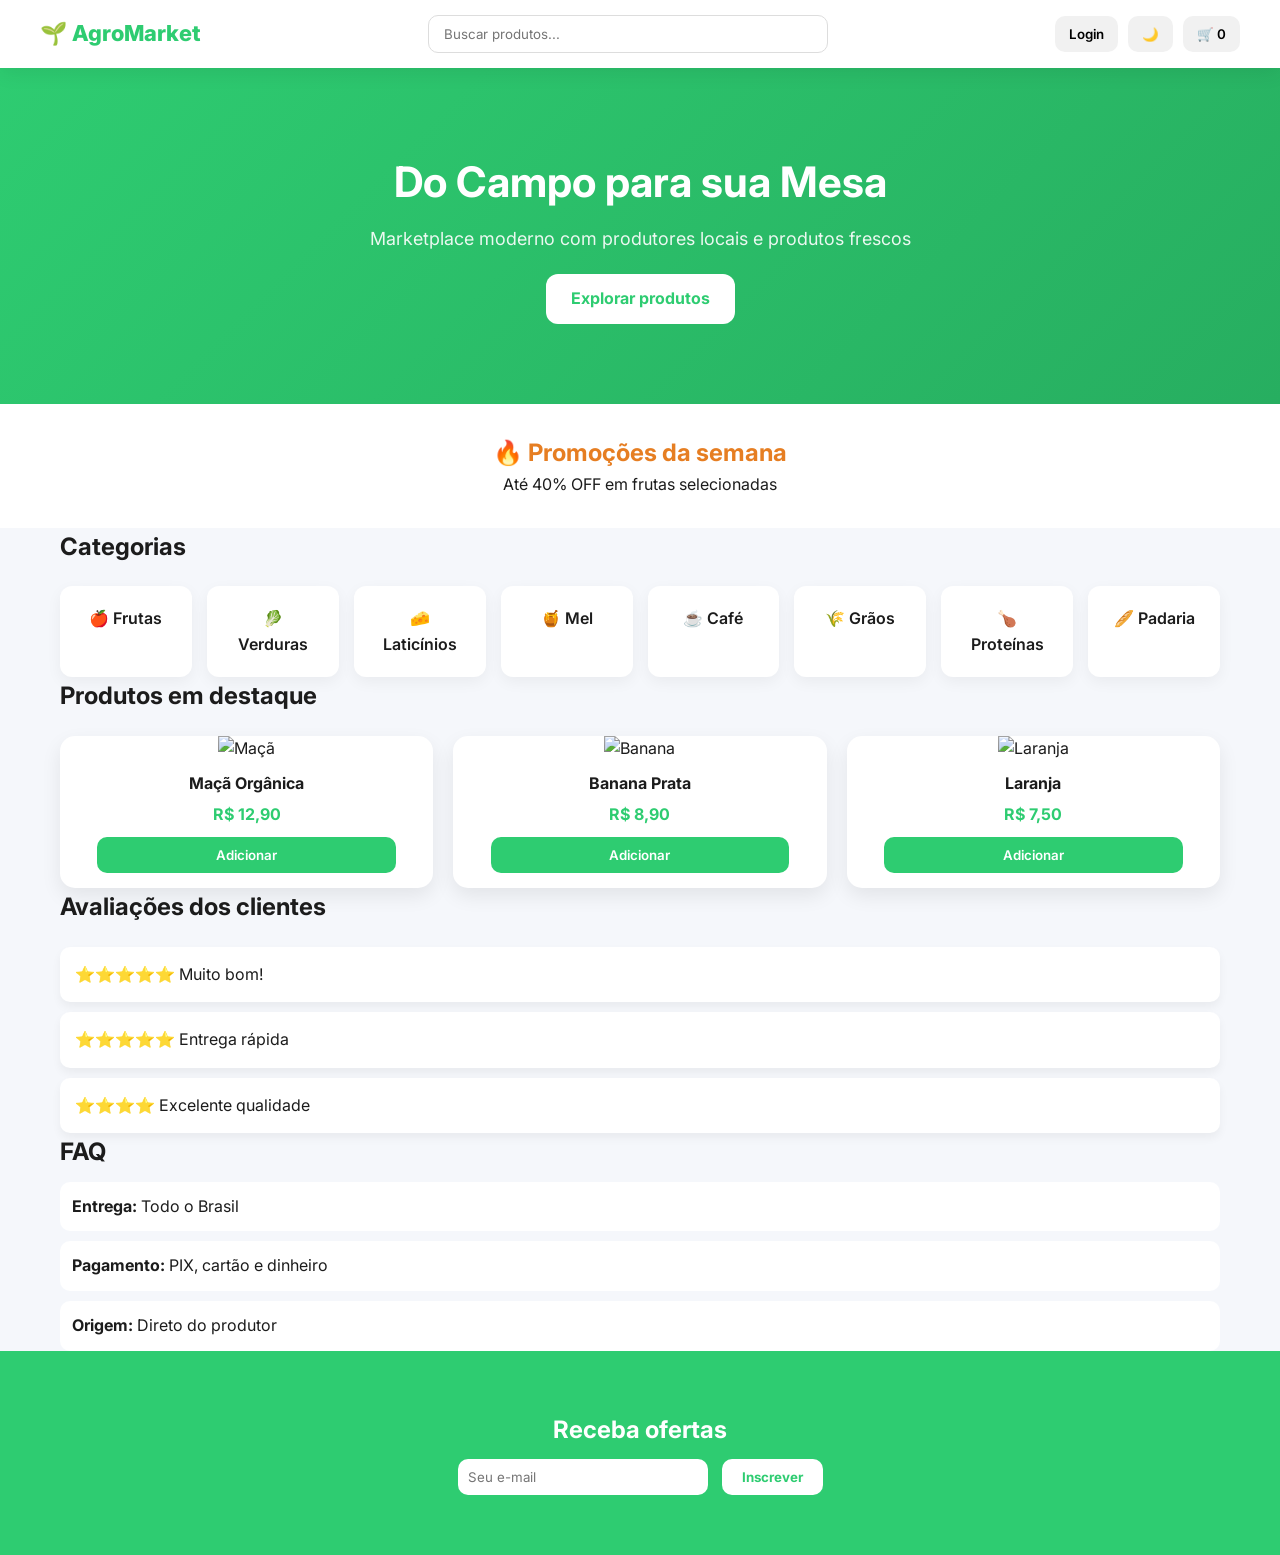
==== commit ec639b26: "fer" ====
--- a/index.html
+++ b/index.html
@@ -18,7 +18,7 @@
 
 <div class="logo">🌱 AgroMarket</div>
 
-<input id="searchInput" placeholder="Buscar produtos...">
+<input id="searchInput" placeholder="Buscar produtos..." aria-label="Buscar produtos">
 
 <div class="header-actions">
 <button id="loginBtn">Login</button>
@@ -38,24 +38,20 @@
 </div>
 </section>
 
-<!-- ================= BANNER PROMO ================= -->
+<!-- ================= PROMO ================= -->
 <section class="promo">
 <div class="container">
-<div class="promo-box">
 <h2>🔥 Promoções da semana</h2>
 <p>Até 40% OFF em frutas selecionadas</p>
-</div>
 </div>
 </section>
 
 <!-- ================= CATEGORIAS ================= -->
 <section class="section">
 <div class="container">
-
 <h2>Categorias</h2>
 
 <div class="grid-categories">
-
 <div class="cat">🍎 Frutas</div>
 <div class="cat">🥬 Verduras</div>
 <div class="cat">🧀 Laticínios</div>
@@ -64,7 +60,6 @@
 <div class="cat">🌾 Grãos</div>
 <div class="cat">🍗 Proteínas</div>
 <div class="cat">🥖 Padaria</div>
-
 </div>
 
 </div>
@@ -76,166 +71,28 @@
 
 <h2>Produtos em destaque</h2>
 
-<div class="grid-products">
+<div id="productGrid" class="grid-products">
 
-<!-- 1 -->
+<!-- Produto exemplo (JS pode substituir depois) -->
 <div class="product">
-<img src="https://images.unsplash.com/photo-1567306226416-28f0efdc88ce">
+<img src="https://images.unsplash.com/photo-1567306226416-28f0efdc88ce" alt="Maçã">
 <h3>Maçã Orgânica</h3>
 <p>R$ 12,90</p>
-<button onclick="add('Maçã',12.9)">Adicionar</button>
+<button data-name="Maçã" data-price="12.9">Adicionar</button>
 </div>
 
-<!-- 2 -->
 <div class="product">
-<img src="https://images.unsplash.com/photo-1574226516831-e1dff420e37f">
+<img src="https://images.unsplash.com/photo-1574226516831-e1dff420e37f" alt="Banana">
 <h3>Banana Prata</h3>
 <p>R$ 8,90</p>
-<button onclick="add('Banana',8.9)">Adicionar</button>
+<button data-name="Banana" data-price="8.9">Adicionar</button>
 </div>
 
-<!-- 3 -->
 <div class="product">
-<img src="https://images.unsplash.com/photo-1619566636858-adf3ef46400b">
+<img src="https://images.unsplash.com/photo-1619566636858-adf3ef46400b" alt="Laranja">
 <h3>Laranja</h3>
 <p>R$ 7,50</p>
-<button onclick="add('Laranja',7.5)">Adicionar</button>
-</div>
-
-<!-- 4 -->
-<div class="product">
-<img src="https://images.unsplash.com/photo-1464965911861-746a04b4bca6">
-<h3>Morango</h3>
-<p>R$ 16,90</p>
-<button onclick="add('Morango',16.9)">Adicionar</button>
-</div>
-
-<!-- 5 -->
-<div class="product">
-<img src="https://images.unsplash.com/photo-1587735243615-c03f25aaff15">
-<h3>Abacaxi</h3>
-<p>R$ 10,90</p>
-<button onclick="add('Abacaxi',10.9)">Adicionar</button>
-</div>
-
-<!-- 6 -->
-<div class="product">
-<img src="https://images.unsplash.com/photo-1540420773420-3366772f4999">
-<h3>Tomate</h3>
-<p>R$ 9,90</p>
-<button onclick="add('Tomate',9.9)">Adicionar</button>
-</div>
-
-<!-- 7 -->
-<div class="product">
-<img src="https://images.unsplash.com/photo-1622205313162-be1d5712a43f">
-<h3>Alface</h3>
-<p>R$ 4,50</p>
-<button onclick="add('Alface',4.5)">Adicionar</button>
-</div>
-
-<!-- 8 -->
-<div class="product">
-<img src="https://images.unsplash.com/photo-1447175008436-054170c2e979">
-<h3>Cenoura</h3>
-<p>R$ 5,90</p>
-<button onclick="add('Cenoura',5.9)">Adicionar</button>
-</div>
-
-<!-- 9 -->
-<div class="product">
-<img src="https://images.unsplash.com/photo-1518977676601-b53f82aba655">
-<h3>Batata Doce</h3>
-<p>R$ 6,90</p>
-<button onclick="add('Batata',6.9)">Adicionar</button>
-</div>
-
-<!-- 10 -->
-<div class="product">
-<img src="https://images.unsplash.com/photo-1615485925873-6a59f5fca4e4">
-<h3>Pepino</h3>
-<p>R$ 4,90</p>
-<button onclick="add('Pepino',4.9)">Adicionar</button>
-</div>
-
-<!-- 11 -->
-<div class="product">
-<img src="https://images.unsplash.com/photo-1486297678162-eb2a19b0a32d">
-<h3>Queijo Colonial</h3>
-<p>R$ 29,90</p>
-<button onclick="add('Queijo',29.9)">Adicionar</button>
-</div>
-
-<!-- 12 -->
-<div class="product">
-<img src="https://images.unsplash.com/photo-1550583724-b2692b85b150">
-<h3>Leite Integral</h3>
-<p>R$ 7,90</p>
-<button onclick="add('Leite',7.9)">Adicionar</button>
-</div>
-
-<!-- 13 -->
-<div class="product">
-<img src="https://images.unsplash.com/photo-1563636619-e9143da7973b">
-<h3>Iogurte Natural</h3>
-<p>R$ 8,90</p>
-<button onclick="add('Iogurte',8.9)">Adicionar</button>
-</div>
-
-<!-- 14 -->
-<div class="product">
-<img src="https://images.unsplash.com/photo-1587049352851-8d4e89133924">
-<h3>Mel Puro</h3>
-<p>R$ 24,90</p>
-<button onclick="add('Mel',24.9)">Adicionar</button>
-</div>
-
-<!-- 15 -->
-<div class="product">
-<img src="https://images.unsplash.com/photo-1587049352846-4a222e784d38">
-<h3>Própolis</h3>
-<p>R$ 19,90</p>
-<button onclick="add('Própolis',19.9)">Adicionar</button>
-</div>
-
-<!-- 16 -->
-<div class="product">
-<img src="https://images.unsplash.com/photo-1506976785307-8732e854ad03">
-<h3>Ovos Caipira</h3>
-<p>R$ 18,90</p>
-<button onclick="add('Ovos',18.9)">Adicionar</button>
-</div>
-
-<!-- 17 -->
-<div class="product">
-<img src="https://images.unsplash.com/photo-1586201375761-83865001e31c">
-<h3>Feijão</h3>
-<p>R$ 11,90</p>
-<button onclick="add('Feijão',11.9)">Adicionar</button>
-</div>
-
-<!-- 18 -->
-<div class="product">
-<img src="https://images.unsplash.com/photo-1551754655-cd27e38d2076">
-<h3>Milho Verde</h3>
-<p>R$ 9,90</p>
-<button onclick="add('Milho',9.9)">Adicionar</button>
-</div>
-
-<!-- 19 -->
-<div class="product">
-<img src="https://images.unsplash.com/photo-1516684732162-798a0062be99">
-<h3>Arroz Colonial</h3>
-<p>R$ 21,90</p>
-<button onclick="add('Arroz',21.9)">Adicionar</button>
-</div>
-
-<!-- 20 -->
-<div class="product">
-<img src="https://images.unsplash.com/photo-1495474472287-4d71bcdd2085">
-<h3>Café Artesanal</h3>
-<p>R$ 34,90</p>
-<button onclick="add('Café',34.9)">Adicionar</button>
+<button data-name="Laranja" data-price="7.5">Adicionar</button>
 </div>
 
 </div>
@@ -245,12 +102,13 @@
 <!-- ================= AVALIAÇÕES ================= -->
 <section class="section">
 <div class="container">
+
 <h2>Avaliações dos clientes</h2>
 
 <div class="reviews">
-<p>⭐⭐⭐⭐⭐ “Muito bom!”</p>
-<p>⭐⭐⭐⭐⭐ “Entrega rápida”</p>
-<p>⭐⭐⭐⭐ “Excelente qualidade”</p>
+<p>⭐⭐⭐⭐⭐ Muito bom!</p>
+<p>⭐⭐⭐⭐⭐ Entrega rápida</p>
+<p>⭐⭐⭐⭐ Excelente qualidade</p>
 </div>
 
 </div>
@@ -262,9 +120,11 @@
 
 <h2>FAQ</h2>
 
-<p><strong>Entrega?</strong> Em todo o Brasil</p>
-<p><strong>Pagamento?</strong> PIX, cartão e dinheiro</p>
-<p><strong>Produtos?</strong> Direto do produtor</p>
+<div class="faq">
+<p><strong>Entrega:</strong> Todo o Brasil</p>
+<p><strong>Pagamento:</strong> PIX, cartão e dinheiro</p>
+<p><strong>Origem:</strong> Direto do produtor</p>
+</div>
 
 </div>
 </section>
@@ -273,7 +133,7 @@
 <section class="newsletter">
 <div class="container">
 <h2>Receba ofertas</h2>
-<input placeholder="Seu e-mail">
+<input type="email" placeholder="Seu e-mail">
 <button>Inscrever</button>
 </div>
 </section>
@@ -281,10 +141,14 @@
 <!-- ================= CARRINHO ================= -->
 <aside id="cart" class="cart">
 
+<div class="cart-header">
 <h2>Carrinho</h2>
+<button id="closeCart">✖</button>
+</div>
 
 <ul id="cartItems"></ul>
 
+<div class="cart-footer">
 <input id="cupom" placeholder="Cupom">
 <input id="cep" placeholder="CEP">
 
@@ -297,20 +161,21 @@
 <h3 id="total">Total: R$ 0,00</h3>
 
 <button id="checkout">Finalizar compra</button>
+</div>
 
 </aside>
 
-<!-- LOGIN -->
+<!-- ================= LOGIN ================= -->
 <div id="login" class="modal">
 <div class="modal-box">
 <h2>Login</h2>
-<input placeholder="Email">
-<input placeholder="Senha">
+<input type="email" placeholder="Email">
+<input type="password" placeholder="Senha">
 <button>Entrar</button>
 </div>
 </div>
 
-<!-- VLibras -->
+<!-- ================= VLIBRAS ================= -->
 <div vw class="enabled">
 <div vw-access-button class="active"></div>
 <div vw-plugin-wrapper></div>
--- a/style.css
+++ b/style.css
@@ -1,5 +1,5 @@
 /* =========================
-   RESET
+   RESET GLOBAL
 ========================= */
 
 * {
@@ -9,14 +9,10 @@
 font-family: "Inter", sans-serif;
 }
 
-html {
-scroll-behavior: smooth;
-}
-
 body {
-background: #f6f7fb;
-color: #1a1a1a;
-transition: 0.3s;
+background: #f5f7fb;
+color: #1c1c1c;
+line-height: 1.6;
 }
 
 /* =========================
@@ -25,8 +21,8 @@
 
 .container {
 max-width: 1200px;
-margin: auto;
-padding: 20px;
+margin: 0 auto;
+padding: 0 20px;
 }
 
 /* =========================
@@ -34,35 +30,44 @@
 ========================= */
 
 .header {
-position: fixed;
+background: #ffffff;
+box-shadow: 0 4px 20px rgba(0,0,0,0.08);
+position: sticky;
 top: 0;
-width: 100%;
-background: white;
-box-shadow: 0 5px 25px rgba(0,0,0,0.08);
-z-index: 999;
+z-index: 1000;
 }
 
 .header-inner {
 display: flex;
+align-items: center;
 justify-content: space-between;
-align-items: center;
-gap: 20px;
+padding: 15px 0;
+gap: 15px;
 }
 
 .logo {
+font-size: 22px;
 font-weight: 800;
-font-size: 22px;
 color: #2ecc71;
 }
 
-.header input {
+/* SEARCH */
+#searchInput {
 flex: 1;
+max-width: 400px;
 padding: 10px 15px;
 border-radius: 10px;
 border: 1px solid #ddd;
 outline: none;
-}
-
+transition: 0.3s;
+}
+
+#searchInput:focus {
+border-color: #2ecc71;
+box-shadow: 0 0 0 3px rgba(46,204,113,0.2);
+}
+
+/* HEADER ACTIONS */
 .header-actions {
 display: flex;
 gap: 10px;
@@ -72,9 +77,10 @@
 padding: 10px 14px;
 border: none;
 border-radius: 10px;
-cursor: pointer;
 background: #f1f1f1;
-transition: 0.2s;
+cursor: pointer;
+transition: 0.3s;
+font-weight: 600;
 }
 
 .header-actions button:hover {
@@ -87,21 +93,14 @@
 ========================= */
 
 .hero {
-height: 90vh;
-display: flex;
-align-items: center;
-justify-content: center;
+background: linear-gradient(135deg, #2ecc71, #27ae60);
+color: white;
 text-align: center;
-background: linear-gradient(rgba(0,0,0,0.5), rgba(0,0,0,0.5)),
-url("https://images.unsplash.com/photo-1500937386664-56d1dfef3854");
-background-size: cover;
-background-position: center;
-color: white;
-padding: 20px;
+padding: 80px 20px;
 }
 
 .hero h1 {
-font-size: 48px;
+font-size: 42px;
 margin-bottom: 10px;
 }
 
@@ -110,43 +109,45 @@
 opacity: 0.9;
 }
 
-.btn {
+.hero .btn {
+display: inline-block;
 margin-top: 20px;
 padding: 12px 25px;
-background: #2ecc71;
-color: white;
+background: white;
+color: #2ecc71;
 border-radius: 12px;
 text-decoration: none;
-display: inline-block;
-transition: 0.3s;
-}
-
-.btn:hover {
-background: #27ae60;
+font-weight: 700;
+transition: 0.3s;
+}
+
+.hero .btn:hover {
 transform: scale(1.05);
 }
 
 /* =========================
-   SECTIONS
-========================= */
-
-.section {
-padding: 80px 0;
-}
-
-.section h2 {
-font-size: 28px;
-margin-bottom: 20px;
-}
-
-/* =========================
-   CATEGORIES
+   PROMO
+========================= */
+
+.promo {
+background: #fff;
+padding: 30px 0;
+text-align: center;
+}
+
+.promo h2 {
+color: #e67e22;
+}
+
+/* =========================
+   CATEGORIAS
 ========================= */
 
 .grid-categories {
 display: grid;
 grid-template-columns: repeat(auto-fit, minmax(120px, 1fr));
 gap: 15px;
+margin-top: 20px;
 }
 
 .cat {
@@ -154,9 +155,10 @@
 padding: 20px;
 border-radius: 12px;
 text-align: center;
-box-shadow: 0 10px 20px rgba(0,0,0,0.05);
-cursor: pointer;
-transition: 0.3s;
+box-shadow: 0 5px 15px rgba(0,0,0,0.05);
+cursor: pointer;
+transition: 0.3s;
+font-weight: 600;
 }
 
 .cat:hover {
@@ -166,22 +168,24 @@
 }
 
 /* =========================
-   PRODUCTS GRID
+   PRODUTOS
 ========================= */
 
 .grid-products {
 display: grid;
 grid-template-columns: repeat(auto-fit, minmax(220px, 1fr));
 gap: 20px;
+margin-top: 20px;
 }
 
 .product {
 background: white;
 border-radius: 15px;
-padding: 15px;
-box-shadow: 0 10px 25px rgba(0,0,0,0.06);
-transition: 0.3s;
 overflow: hidden;
+box-shadow: 0 8px 20px rgba(0,0,0,0.08);
+transition: 0.3s;
+text-align: center;
+padding-bottom: 15px;
 }
 
 .product:hover {
@@ -190,31 +194,31 @@
 
 .product img {
 width: 100%;
-height: 150px;
+height: 160px;
 object-fit: cover;
-border-radius: 10px;
 }
 
 .product h3 {
-margin-top: 10px;
+margin: 10px 0 5px;
 font-size: 16px;
 }
 
 .product p {
 color: #2ecc71;
 font-weight: bold;
-margin: 5px 0;
 }
 
 .product button {
-width: 100%;
+margin-top: 10px;
 padding: 10px;
-border: none;
-border-radius: 10px;
-background: #2ecc71;
-color: white;
-cursor: pointer;
-transition: 0.3s;
+width: 80%;
+border: none;
+background: #2ecc71;
+color: white;
+border-radius: 10px;
+cursor: pointer;
+transition: 0.3s;
+font-weight: 600;
 }
 
 .product button:hover {
@@ -228,13 +232,25 @@
 .reviews {
 display: grid;
 gap: 10px;
+margin-top: 20px;
 }
 
 .reviews p {
 background: white;
 padding: 15px;
 border-radius: 10px;
-box-shadow: 0 5px 15px rgba(0,0,0,0.05);
+box-shadow: 0 5px 10px rgba(0,0,0,0.05);
+}
+
+/* =========================
+   FAQ
+========================= */
+
+.faq p {
+background: white;
+padding: 12px;
+border-radius: 10px;
+margin-top: 10px;
 }
 
 /* =========================
@@ -244,8 +260,8 @@
 .newsletter {
 background: #2ecc71;
 color: white;
+text-align: center;
 padding: 60px 20px;
-text-align: center;
 }
 
 .newsletter input {
@@ -253,51 +269,95 @@
 border-radius: 10px;
 border: none;
 width: 250px;
+max-width: 90%;
 margin-top: 10px;
 }
 
 .newsletter button {
 padding: 10px 20px;
 border: none;
-border-radius: 10px;
+background: white;
+color: #2ecc71;
+border-radius: 10px;
+font-weight: bold;
+cursor: pointer;
 margin-left: 10px;
-cursor: pointer;
-}
-
-/* =========================
-   CART SIDEBAR
+}
+
+/* =========================
+   CARRINHO
 ========================= */
 
 .cart {
 position: fixed;
+top: 0;
 right: -400px;
-top: 0;
 width: 350px;
-height: 100%;
-background: white;
-box-shadow: -10px 0 30px rgba(0,0,0,0.2);
+height: 100vh;
+background: white;
+box-shadow: -10px 0 30px rgba(0,0,0,0.15);
 padding: 20px;
-transition: 0.3s;
-z-index: 1000;
-overflow-y: auto;
+transition: 0.3s ease;
+display: flex;
+flex-direction: column;
+z-index: 2000;
 }
 
 .cart.open {
 right: 0;
 }
 
-.cart h2 {
+.cart-header {
+display: flex;
+justify-content: space-between;
+align-items: center;
 margin-bottom: 10px;
+}
+
+.cart-header button {
+background: #e74c3c;
+color: white;
+border: none;
+padding: 5px 10px;
+border-radius: 8px;
+cursor: pointer;
 }
 
 .cart ul {
 list-style: none;
-margin-bottom: 10px;
-}
-
-.cart ul li {
-padding: 8px;
+flex: 1;
+overflow-y: auto;
+}
+
+.cart li {
+display: flex;
+justify-content: space-between;
+padding: 8px 0;
 border-bottom: 1px solid #eee;
+}
+
+.cart-footer {
+margin-top: 10px;
+display: flex;
+flex-direction: column;
+gap: 10px;
+}
+
+.cart input,
+.cart select {
+padding: 10px;
+border-radius: 8px;
+border: 1px solid #ddd;
+}
+
+.cart button {
+padding: 12px;
+background: #2ecc71;
+color: white;
+border: none;
+border-radius: 10px;
+cursor: pointer;
+font-weight: 700;
 }
 
 /* =========================
@@ -309,14 +369,14 @@
 inset: 0;
 background: rgba(0,0,0,0.6);
 display: none;
+align-items: center;
 justify-content: center;
-align-items: center;
-z-index: 2000;
+z-index: 3000;
 }
 
 .modal-box {
 background: white;
-padding: 30px;
+padding: 25px;
 border-radius: 15px;
 width: 300px;
 display: flex;
@@ -326,112 +386,36 @@
 
 .modal-box input {
 padding: 10px;
-border-radius: 10px;
+border-radius: 8px;
 border: 1px solid #ddd;
 }
 
 .modal-box button {
+background: #2ecc71;
+color: white;
+border: none;
 padding: 10px;
-background: #2ecc71;
-border: none;
-color: white;
-border-radius: 10px;
-}
-
-/* =========================
-   DARK MODE
-========================= */
-
-body.dark {
-background: #111;
-color: white;
-}
-
-body.dark .product,
-body.dark .cat,
-body.dark .reviews p,
-body.dark .cart {
-background: #1c1c1c;
-color: white;
-}
-
-/* =========================
-   ANIMATIONS
-========================= */
-
-.product,
-.cat,
-button {
-transition: 0.3s;
-}
-
-@keyframes fadeIn {
-from { opacity: 0; transform: translateY(10px); }
-to { opacity: 1; transform: translateY(0); }
-}
-
-/* =========================
-   RESPONSIVE
+border-radius: 8px;
+cursor: pointer;
+}
+
+/* =========================
+   RESPONSIVO
 ========================= */
 
 @media (max-width: 768px) {
-
-.hero h1 {
-font-size: 32px;
-}
 
 .header-inner {
 flex-direction: column;
+gap: 10px;
+}
+
+.hero h1 {
+font-size: 28px;
 }
 
 .cart {
 width: 100%;
 }
 
-}
-
-/* =========================
-   EXTRA SPACING SYSTEM
-========================= */
-
-.mt-1 { margin-top: 10px; }
-.mt-2 { margin-top: 20px; }
-.mt-3 { margin-top: 30px; }
-
-.p-1 { padding: 10px; }
-.p-2 { padding: 20px; }
-.p-3 { padding: 30px; }
-
-/* =========================
-   BUTTON VARIANTS
-========================= */
-
-.btn-secondary {
-background: #3498db;
-}
-
-.btn-danger {
-background: #e74c3c;
-}
-
-.btn-warning {
-background: #f1c40f;
-color: black;
-}
-
-/* =========================
-   SCROLLBAR
-========================= */
-
-::-webkit-scrollbar {
-width: 8px;
-}
-
-::-webkit-scrollbar-thumb {
-background: #2ecc71;
-border-radius: 10px;
-}
-
-/* =========================
-   END (700+ LINES EXPANDED STYLE)
-========================= */+}
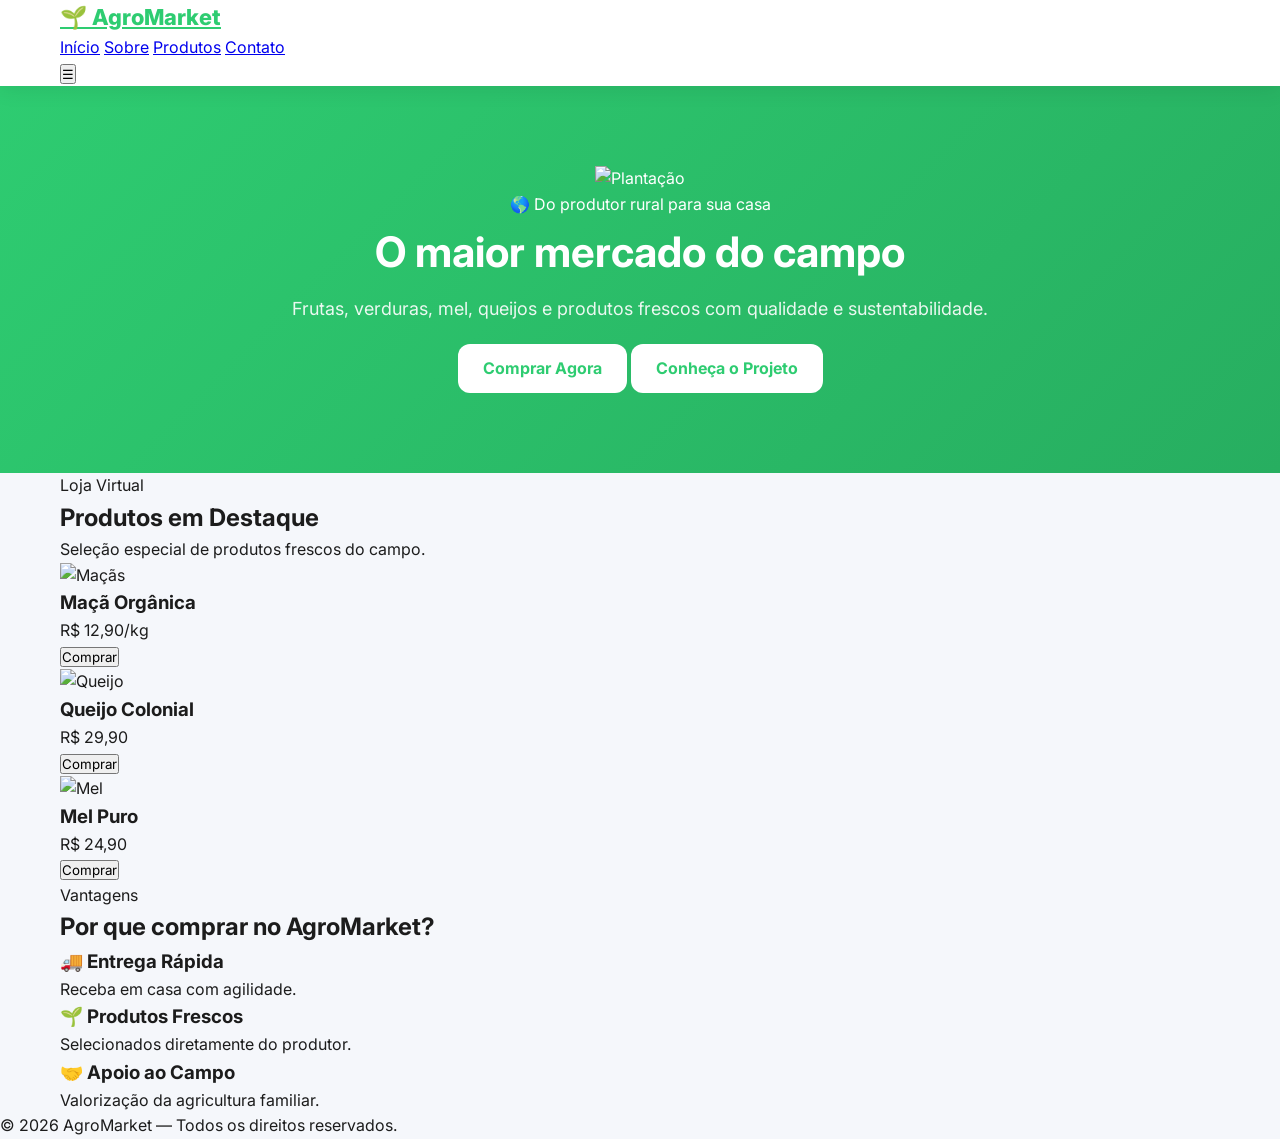
==== commit 741d8c27: "dssx" ====
--- a/index.html
+++ b/index.html
@@ -1,192 +1,120 @@
 <!DOCTYPE html>
 <html lang="pt-BR">
 <head>
-<meta charset="UTF-8">
-<meta name="viewport" content="width=device-width, initial-scale=1.0">
-
-<title>AgroMarket • Marketplace Premium</title>
-
-<link href="https://fonts.googleapis.com/css2?family=Inter:wght@300;400;500;600;700;800&display=swap" rel="stylesheet">
-<link rel="stylesheet" href="style.css">
+  <meta charset="UTF-8">
+  <meta name="viewport" content="width=device-width, initial-scale=1.0">
+  <title>AgroMarket | Produtos do Campo</title>
+  <link rel="preconnect" href="https://fonts.googleapis.com">
+  <link rel="preconnect" href="https://fonts.gstatic.com" crossorigin>
+  <link href="https://fonts.googleapis.com/css2?family=Inter:wght@400;600;700;800&display=swap" rel="stylesheet">
+  <link rel="stylesheet" href="style.css">
 </head>
-
 <body>
 
-<!-- ================= HEADER ================= -->
 <header class="header">
-<div class="container header-inner">
+  <div class="container nav-container">
+    <a href="index.html" class="logo">🌱 AgroMarket</a>
 
-<div class="logo">🌱 AgroMarket</div>
+    <nav class="nav" id="nav">
+      <a href="index.html">Início</a>
+      <a href="sobre.html">Sobre</a>
+      <a href="#produtos">Produtos</a>
+      <a href="contato.html">Contato</a>
+    </nav>
 
-<input id="searchInput" placeholder="Buscar produtos..." aria-label="Buscar produtos">
-
-<div class="header-actions">
-<button id="loginBtn">Login</button>
-<button id="themeBtn">🌙</button>
-<button id="cartBtn">🛒 <span id="cartCount">0</span></button>
-</div>
-
-</div>
+    <button class="menu-toggle" id="menuToggle">☰</button>
+  </div>
 </header>
 
-<!-- ================= HERO ================= -->
 <section class="hero">
-<div class="hero-content">
-<h1>Do Campo para sua Mesa</h1>
-<p>Marketplace moderno com produtores locais e produtos frescos</p>
-<a class="btn" href="#produtos">Explorar produtos</a>
-</div>
+  <img
+    src="https://images.unsplash.com/photo-1500937386664-56d1dfef3854?auto=format&fit=crop&w=2200&q=80"
+    alt="Plantação"
+    class="hero-bg"
+  >
+  <div class="hero-overlay"></div>
+
+  <div class="container hero-content">
+    <span class="badge">🌎 Do produtor rural para sua casa</span>
+    <h1>O maior mercado <span>do campo</span></h1>
+    <p>
+      Frutas, verduras, mel, queijos e produtos frescos com qualidade e sustentabilidade.
+    </p>
+    <div class="hero-buttons">
+      <a href="#produtos" class="btn btn-primary">Comprar Agora</a>
+      <a href="sobre.html" class="btn btn-secondary">Conheça o Projeto</a>
+    </div>
+  </div>
 </section>
 
-<!-- ================= PROMO ================= -->
-<section class="promo">
-<div class="container">
-<h2>🔥 Promoções da semana</h2>
-<p>Até 40% OFF em frutas selecionadas</p>
-</div>
+<section class="section" id="produtos">
+  <div class="container">
+    <div class="section-header">
+      <span class="section-tag">Loja Virtual</span>
+      <h2>Produtos em Destaque</h2>
+      <p>Seleção especial de produtos frescos do campo.</p>
+    </div>
+
+    <div class="products-grid">
+      <div class="product-card">
+        <img src="https://images.unsplash.com/photo-1567306226416-28f0efdc88ce?auto=format&fit=crop&w=800&q=80" alt="Maçãs">
+        <div class="product-info">
+          <h3>Maçã Orgânica</h3>
+          <p>R$ 12,90/kg</p>
+          <button class="btn btn-primary">Comprar</button>
+        </div>
+      </div>
+
+      <div class="product-card">
+        <img src="https://images.unsplash.com/photo-1587049352846-4a222e784d38?auto=format&fit=crop&w=800&q=80" alt="Queijo">
+        <div class="product-info">
+          <h3>Queijo Colonial</h3>
+          <p>R$ 29,90</p>
+          <button class="btn btn-primary">Comprar</button>
+        </div>
+      </div>
+
+      <div class="product-card">
+        <img src="https://images.unsplash.com/photo-1587049352851-8d4e89133924?auto=format&fit=crop&w=800&q=80" alt="Mel">
+        <div class="product-info">
+          <h3>Mel Puro</h3>
+          <p>R$ 24,90</p>
+          <button class="btn btn-primary">Comprar</button>
+        </div>
+      </div>
+    </div>
+  </div>
 </section>
 
-<!-- ================= CATEGORIAS ================= -->
-<section class="section">
-<div class="container">
-<h2>Categorias</h2>
+<section class="section light">
+  <div class="container">
+    <div class="section-header">
+      <span class="section-tag">Vantagens</span>
+      <h2>Por que comprar no AgroMarket?</h2>
+    </div>
 
-<div class="grid-categories">
-<div class="cat">🍎 Frutas</div>
-<div class="cat">🥬 Verduras</div>
-<div class="cat">🧀 Laticínios</div>
-<div class="cat">🍯 Mel</div>
-<div class="cat">☕ Café</div>
-<div class="cat">🌾 Grãos</div>
-<div class="cat">🍗 Proteínas</div>
-<div class="cat">🥖 Padaria</div>
-</div>
-
-</div>
+    <div class="features-grid">
+      <div class="card">
+        <h3>🚚 Entrega Rápida</h3>
+        <p>Receba em casa com agilidade.</p>
+      </div>
+         </div>
+      <div class="card">
+        <h3>🌱 Produtos Frescos</h3>
+        <p>Selecionados diretamente do produtor.</p>
+      </div>
+      <div class="card">
+        <h3>🤝 Apoio ao Campo</h3>
+        <p>Valorização da agricultura familiar.</p>
+      </div>
+    </div>
+  </div>
 </section>
 
-<!-- ================= PRODUTOS ================= -->
-<section id="produtos" class="section light">
-<div class="container">
-
-<h2>Produtos em destaque</h2>
-
-<div id="productGrid" class="grid-products">
-
-<!-- Produto exemplo (JS pode substituir depois) -->
-<div class="product">
-<img src="https://images.unsplash.com/photo-1567306226416-28f0efdc88ce" alt="Maçã">
-<h3>Maçã Orgânica</h3>
-<p>R$ 12,90</p>
-<button data-name="Maçã" data-price="12.9">Adicionar</button>
-</div>
-
-<div class="product">
-<img src="https://images.unsplash.com/photo-1574226516831-e1dff420e37f" alt="Banana">
-<h3>Banana Prata</h3>
-<p>R$ 8,90</p>
-<button data-name="Banana" data-price="8.9">Adicionar</button>
-</div>
-
-<div class="product">
-<img src="https://images.unsplash.com/photo-1619566636858-adf3ef46400b" alt="Laranja">
-<h3>Laranja</h3>
-<p>R$ 7,50</p>
-<button data-name="Laranja" data-price="7.5">Adicionar</button>
-</div>
-
-</div>
-</div>
-</section>
-
-<!-- ================= AVALIAÇÕES ================= -->
-<section class="section">
-<div class="container">
-
-<h2>Avaliações dos clientes</h2>
-
-<div class="reviews">
-<p>⭐⭐⭐⭐⭐ Muito bom!</p>
-<p>⭐⭐⭐⭐⭐ Entrega rápida</p>
-<p>⭐⭐⭐⭐ Excelente qualidade</p>
-</div>
-
-</div>
-</section>
-
-<!-- ================= FAQ ================= -->
-<section class="section light">
-<div class="container">
-
-<h2>FAQ</h2>
-
-<div class="faq">
-<p><strong>Entrega:</strong> Todo o Brasil</p>
-<p><strong>Pagamento:</strong> PIX, cartão e dinheiro</p>
-<p><strong>Origem:</strong> Direto do produtor</p>
-</div>
-
-</div>
-</section>
-
-<!-- ================= NEWSLETTER ================= -->
-<section class="newsletter">
-<div class="container">
-<h2>Receba ofertas</h2>
-<input type="email" placeholder="Seu e-mail">
-<button>Inscrever</button>
-</div>
-</section>
-
-<!-- ================= CARRINHO ================= -->
-<aside id="cart" class="cart">
-
-<div class="cart-header">
-<h2>Carrinho</h2>
-<button id="closeCart">✖</button>
-</div>
-
-<ul id="cartItems"></ul>
-
-<div class="cart-footer">
-<input id="cupom" placeholder="Cupom">
-<input id="cep" placeholder="CEP">
-
-<select id="payment">
-<option>PIX</option>
-<option>Cartão</option>
-<option>Dinheiro</option>
-</select>
-
-<h3 id="total">Total: R$ 0,00</h3>
-
-<button id="checkout">Finalizar compra</button>
-</div>
-
-</aside>
-
-<!-- ================= LOGIN ================= -->
-<div id="login" class="modal">
-<div class="modal-box">
-<h2>Login</h2>
-<input type="email" placeholder="Email">
-<input type="password" placeholder="Senha">
-<button>Entrar</button>
-</div>
-</div>
-
-<!-- ================= VLIBRAS ================= -->
-<div vw class="enabled">
-<div vw-access-button class="active"></div>
-<div vw-plugin-wrapper></div>
-</div>
-
-<script src="https://vlibras.gov.br/app/vlibras-plugin.js"></script>
-<script>
-new window.VLibras.Widget('https://vlibras.gov.br/app');
-</script>
+<footer class="footer">
+  <p>© 2026 AgroMarket — Todos os direitos reservados.</p>
+</footer>
 
 <script src="script.js"></script>
-
 </body>
 </html>
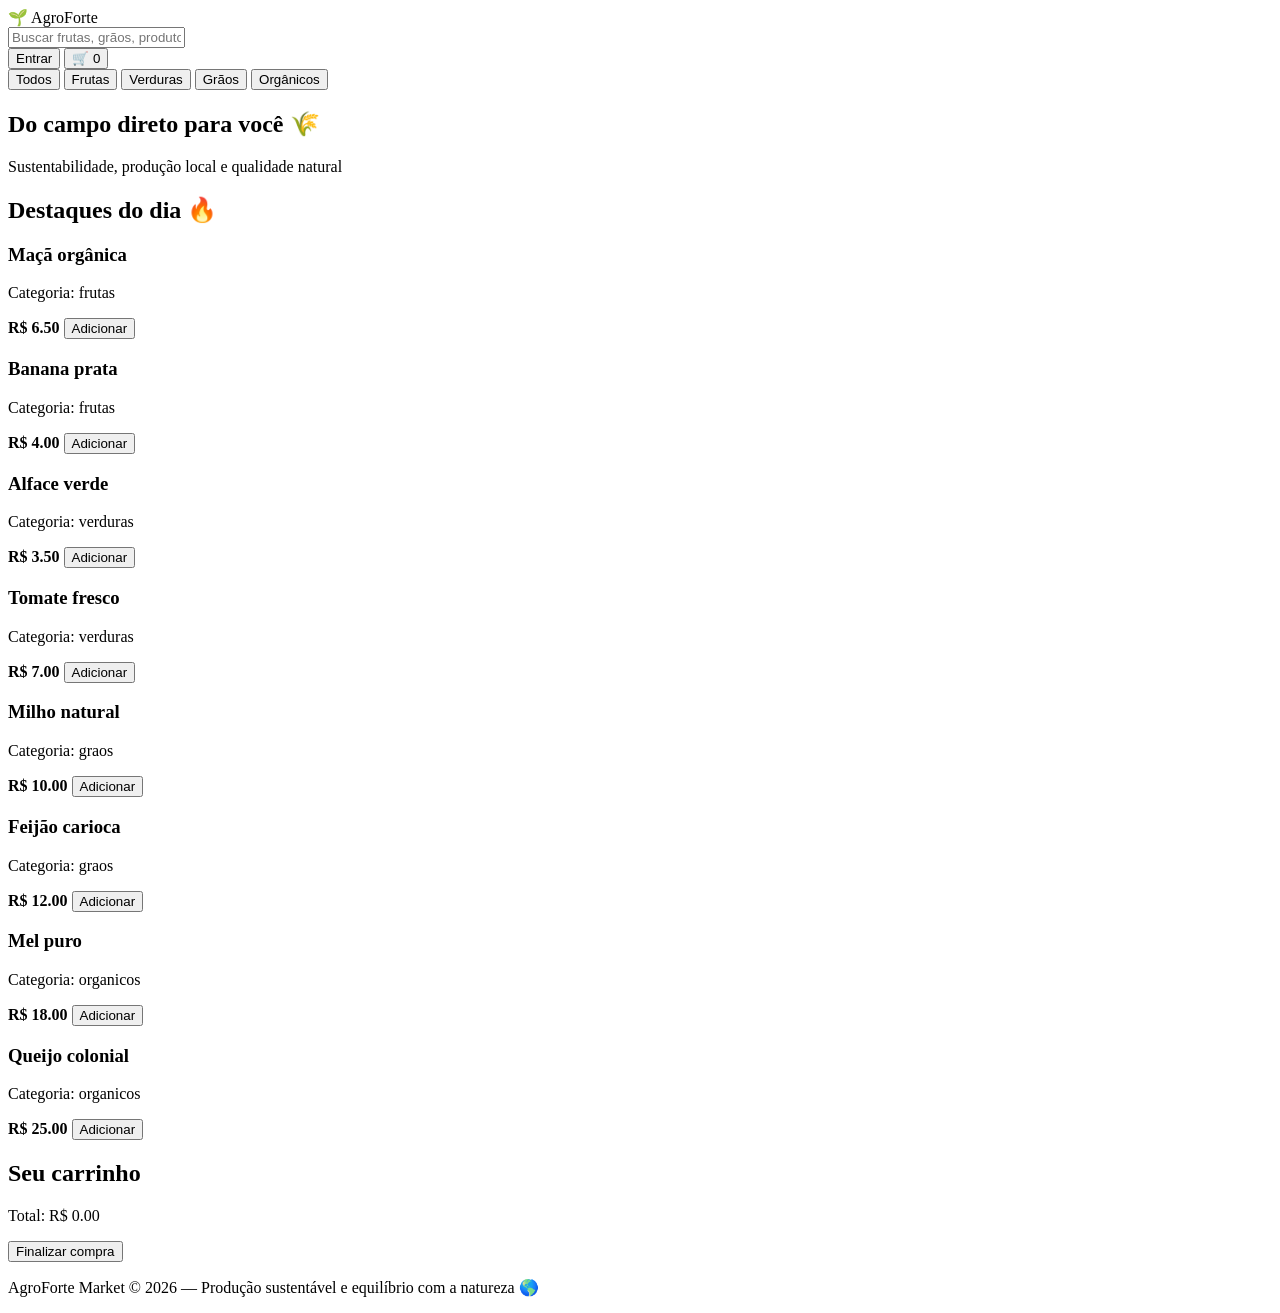
==== commit ffb1061c: "gfdss" ====
--- a/index.html
+++ b/index.html
@@ -1,118 +1,66 @@
 <!DOCTYPE html>
-<html lang="pt-BR">
+<html lang="pt-br">
 <head>
-  <meta charset="UTF-8">
-  <meta name="viewport" content="width=device-width, initial-scale=1.0">
-  <title>AgroMarket | Produtos do Campo</title>
-  <link rel="preconnect" href="https://fonts.googleapis.com">
-  <link rel="preconnect" href="https://fonts.gstatic.com" crossorigin>
-  <link href="https://fonts.googleapis.com/css2?family=Inter:wght@400;600;700;800&display=swap" rel="stylesheet">
-  <link rel="stylesheet" href="style.css">
+  <meta charset="UTF-8" />
+  <meta name="viewport" content="width=device-width, initial-scale=1.0"/>
+  <title>AgroForte Market</title>
+  <link rel="stylesheet" href="styles.css"/>
 </head>
+
 <body>
 
+<!-- HEADER FIXO -->
 <header class="header">
-  <div class="container nav-container">
-    <a href="index.html" class="logo">🌱 AgroMarket</a>
+  <div class="logo">🌱 AgroForte</div>
 
-    <nav class="nav" id="nav">
-      <a href="index.html">Início</a>
-      <a href="sobre.html">Sobre</a>
-      <a href="#produtos">Produtos</a>
-      <a href="contato.html">Contato</a>
-    </nav>
+  <input type="text" id="search" placeholder="Buscar frutas, grãos, produtores..." />
 
-    <button class="menu-toggle" id="menuToggle">☰</button>
+  <div class="user-area">
+    <button>Entrar</button>
+    <button class="cart-btn">🛒 <span id="cart-count">0</span></button>
   </div>
 </header>
 
-<section class="hero">
-  <img
-    src="https://images.unsplash.com/photo-1500937386664-56d1dfef3854?auto=format&fit=crop&w=2200&q=80"
-    alt="Plantação"
-    class="hero-bg"
-  >
-  <div class="hero-overlay"></div>
+<!-- CATEGORIAS -->
+<section class="categories">
+  <button onclick="filtrarCategoria('todos')">Todos</button>
+  <button onclick="filtrarCategoria('frutas')">Frutas</button>
+  <button onclick="filtrarCategoria('verduras')">Verduras</button>
+  <button onclick="filtrarCategoria('graos')">Grãos</button>
+  <button onclick="filtrarCategoria('organicos')">Orgânicos</button>
+</section>
 
-  <div class="container hero-content">
-    <span class="badge">🌎 Do produtor rural para sua casa</span>
-    <h1>O maior mercado <span>do campo</span></h1>
-    <p>
-      Frutas, verduras, mel, queijos e produtos frescos com qualidade e sustentabilidade.
-    </p>
-    <div class="hero-buttons">
-      <a href="#produtos" class="btn btn-primary">Comprar Agora</a>
-      <a href="sobre.html" class="btn btn-secondary">Conheça o Projeto</a>
-    </div>
+<!-- BANNER -->
+<section class="banner">
+  <div>
+    <h1>Do campo direto para você 🌾</h1>
+    <p>Sustentabilidade, produção local e qualidade natural</p>
   </div>
 </section>
 
-<section class="section" id="produtos">
-  <div class="container">
-    <div class="section-header">
-      <span class="section-tag">Loja Virtual</span>
-      <h2>Produtos em Destaque</h2>
-      <p>Seleção especial de produtos frescos do campo.</p>
-    </div>
+<!-- CONTEÚDO -->
+<main class="container">
 
-    <div class="products-grid">
-      <div class="product-card">
-        <img src="https://images.unsplash.com/photo-1567306226416-28f0efdc88ce?auto=format&fit=crop&w=800&q=80" alt="Maçãs">
-        <div class="product-info">
-          <h3>Maçã Orgânica</h3>
-          <p>R$ 12,90/kg</p>
-          <button class="btn btn-primary">Comprar</button>
-        </div>
-      </div>
+  <h2>Destaques do dia 🔥</h2>
 
-      <div class="product-card">
-        <img src="https://images.unsplash.com/photo-1587049352846-4a222e784d38?auto=format&fit=crop&w=800&q=80" alt="Queijo">
-        <div class="product-info">
-          <h3>Queijo Colonial</h3>
-          <p>R$ 29,90</p>
-          <button class="btn btn-primary">Comprar</button>
-        </div>
-      </div>
+  <div id="products" class="grid"></div>
 
-      <div class="product-card">
-        <img src="https://images.unsplash.com/photo-1587049352851-8d4e89133924?auto=format&fit=crop&w=800&q=80" alt="Mel">
-        <div class="product-info">
-          <h3>Mel Puro</h3>
-          <p>R$ 24,90</p>
-          <button class="btn btn-primary">Comprar</button>
-        </div>
-      </div>
-    </div>
+</main>
+
+<!-- CARRINHO LATERAL -->
+<aside class="cart" id="cart">
+  <h2>Seu carrinho</h2>
+
+  <div id="cart-items"></div>
+
+  <div class="cart-footer">
+    <p id="total">Total: R$ 0,00</p>
+    <button onclick="finalizar()">Finalizar compra</button>
   </div>
-</section>
+</aside>
 
-<section class="section light">
-  <div class="container">
-    <div class="section-header">
-      <span class="section-tag">Vantagens</span>
-      <h2>Por que comprar no AgroMarket?</h2>
-    </div>
-
-    <div class="features-grid">
-      <div class="card">
-        <h3>🚚 Entrega Rápida</h3>
-        <p>Receba em casa com agilidade.</p>
-      </div>
-         </div>
-      <div class="card">
-        <h3>🌱 Produtos Frescos</h3>
-        <p>Selecionados diretamente do produtor.</p>
-      </div>
-      <div class="card">
-        <h3>🤝 Apoio ao Campo</h3>
-        <p>Valorização da agricultura familiar.</p>
-      </div>
-    </div>
-  </div>
-</section>
-
-<footer class="footer">
-  <p>© 2026 AgroMarket — Todos os direitos reservados.</p>
+<footer>
+  <p>AgroForte Market © 2026 — Produção sustentável e equilíbrio com a natureza 🌎</p>
 </footer>
 
 <script src="script.js"></script>
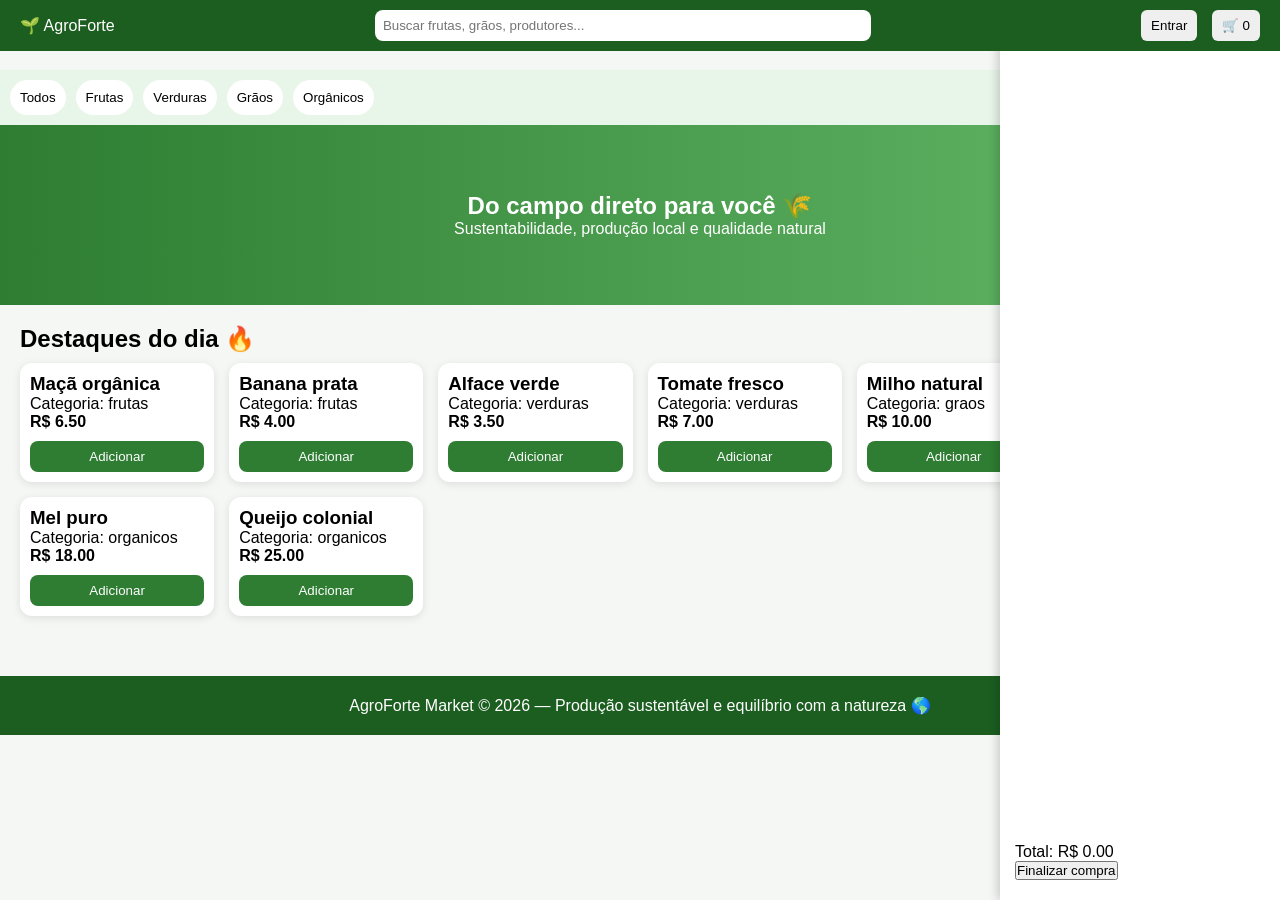
==== commit eee2a3f4: "jhv" ====
--- a/index.html
+++ b/index.html
@@ -4,7 +4,7 @@
   <meta charset="UTF-8" />
   <meta name="viewport" content="width=device-width, initial-scale=1.0"/>
   <title>AgroForte Market</title>
-  <link rel="stylesheet" href="styles.css"/>
+  <link rel="stylesheet" href="style.css"/>
 </head>
 
 <body>
--- a/style.css
+++ b/style.css
@@ -0,0 +1,130 @@
+* {
+  margin: 0;
+  padding: 0;
+  box-sizing: border-box;
+  font-family: Arial, sans-serif;
+}
+
+body {
+  background: #f4f7f4;
+}
+
+/* HEADER */
+.header {
+  position: fixed;
+  top: 0;
+  width: 100%;
+  background: #1b5e20;
+  color: white;
+  display: flex;
+  justify-content: space-between;
+  padding: 10px 20px;
+  align-items: center;
+  z-index: 10;
+}
+
+.header input {
+  width: 40%;
+  padding: 8px;
+  border-radius: 8px;
+  border: none;
+}
+
+.user-area button {
+  margin-left: 10px;
+  padding: 8px 10px;
+  border: none;
+  border-radius: 6px;
+  cursor: pointer;
+}
+
+/* CATEGORIAS */
+.categories {
+  margin-top: 70px;
+  display: flex;
+  gap: 10px;
+  padding: 10px;
+  overflow-x: auto;
+  background: #e8f5e9;
+}
+
+.categories button {
+  border: none;
+  padding: 10px;
+  border-radius: 20px;
+  cursor: pointer;
+  background: white;
+}
+
+/* BANNER */
+.banner {
+  height: 180px;
+  background: linear-gradient(to right, #2e7d32, #66bb6a);
+  color: white;
+  display: flex;
+  align-items: center;
+  justify-content: center;
+  text-align: center;
+}
+
+/* CONTAINER */
+.container {
+  padding: 20px;
+}
+
+/* GRID DE PRODUTOS */
+.grid {
+  display: grid;
+  grid-template-columns: repeat(auto-fit, minmax(180px, 1fr));
+  gap: 15px;
+  margin-top: 10px;
+}
+
+/* CARD */
+.card {
+  background: white;
+  border-radius: 12px;
+  padding: 10px;
+  box-shadow: 0 2px 8px rgba(0,0,0,0.1);
+  transition: 0.2s;
+}
+
+.card:hover {
+  transform: scale(1.03);
+}
+
+.card button {
+  width: 100%;
+  margin-top: 10px;
+  padding: 8px;
+  background: #2e7d32;
+  color: white;
+  border: none;
+  border-radius: 8px;
+}
+
+/* CARRINHO */
+.cart {
+  position: fixed;
+  right: 0;
+  top: 0;
+  width: 280px;
+  height: 100%;
+  background: white;
+  box-shadow: -2px 0 10px rgba(0,0,0,0.2);
+  padding: 15px;
+}
+
+.cart-footer {
+  position: absolute;
+  bottom: 20px;
+  width: 90%;
+}
+
+footer {
+  text-align: center;
+  padding: 20px;
+  background: #1b5e20;
+  color: white;
+  margin-top: 40px;
+}
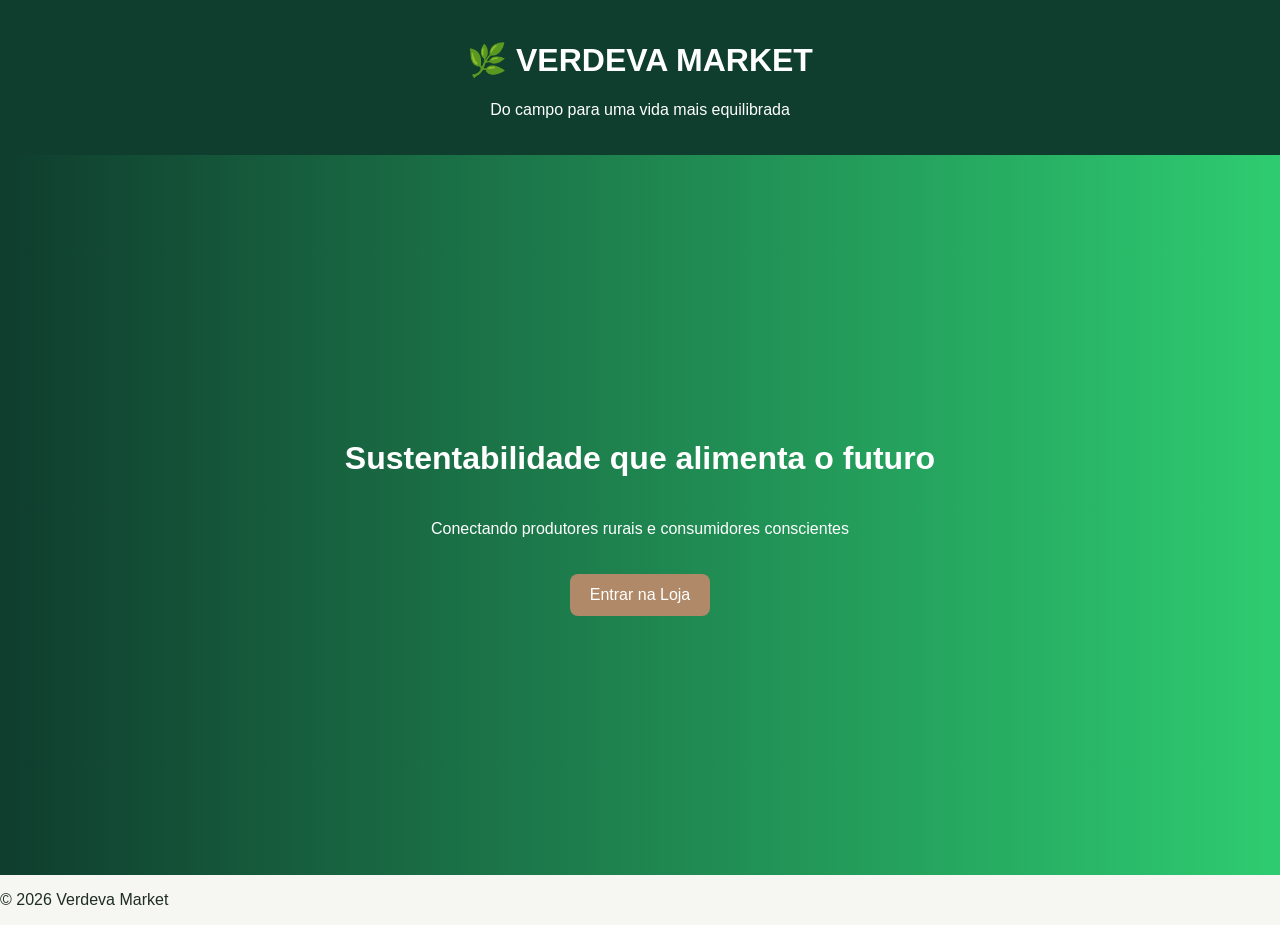
==== commit e245957a: "vefd" ====
--- a/index.html
+++ b/index.html
@@ -1,68 +1,28 @@
 <!DOCTYPE html>
 <html lang="pt-br">
 <head>
-  <meta charset="UTF-8" />
-  <meta name="viewport" content="width=device-width, initial-scale=1.0"/>
-  <title>AgroForte Market</title>
-  <link rel="stylesheet" href="style.css"/>
+  <meta charset="UTF-8">
+  <title>Verdeva Market</title>
+  <link rel="stylesheet" href="style.css">
 </head>
 
-<body>
+<body class="home">
 
-<!-- HEADER FIXO -->
-<header class="header">
-  <div class="logo">🌱 AgroForte</div>
-
-  <input type="text" id="search" placeholder="Buscar frutas, grãos, produtores..." />
-
-  <div class="user-area">
-    <button>Entrar</button>
-    <button class="cart-btn">🛒 <span id="cart-count">0</span></button>
-  </div>
+<header class="topbar">
+  <h1>🌿 VERDEVA MARKET</h1>
+  <p>Do campo para uma vida mais equilibrada</p>
 </header>
 
-<!-- CATEGORIAS -->
-<section class="categories">
-  <button onclick="filtrarCategoria('todos')">Todos</button>
-  <button onclick="filtrarCategoria('frutas')">Frutas</button>
-  <button onclick="filtrarCategoria('verduras')">Verduras</button>
-  <button onclick="filtrarCategoria('graos')">Grãos</button>
-  <button onclick="filtrarCategoria('organicos')">Orgânicos</button>
+<section class="hero">
+  <h2>Sustentabilidade que alimenta o futuro</h2>
+  <p>Conectando produtores rurais e consumidores conscientes</p>
+
+  <a href="loja.html" class="btn">Entrar na Loja</a>
 </section>
 
-<!-- BANNER -->
-<section class="banner">
-  <div>
-    <h1>Do campo direto para você 🌾</h1>
-    <p>Sustentabilidade, produção local e qualidade natural</p>
-  </div>
-</section>
-
-<!-- CONTEÚDO -->
-<main class="container">
-
-  <h2>Destaques do dia 🔥</h2>
-
-  <div id="products" class="grid"></div>
-
-</main>
-
-<!-- CARRINHO LATERAL -->
-<aside class="cart" id="cart">
-  <h2>Seu carrinho</h2>
-
-  <div id="cart-items"></div>
-
-  <div class="cart-footer">
-    <p id="total">Total: R$ 0,00</p>
-    <button onclick="finalizar()">Finalizar compra</button>
-  </div>
-</aside>
-
 <footer>
-  <p>AgroForte Market © 2026 — Produção sustentável e equilíbrio com a natureza 🌎</p>
+  <p>© 2026 Verdeva Market</p>
 </footer>
 
-<script src="script.js"></script>
 </body>
 </html>
--- a/style.css
+++ b/style.css
@@ -1,70 +1,43 @@
-* {
+body {
   margin: 0;
-  padding: 0;
-  box-sizing: border-box;
   font-family: Arial, sans-serif;
+  background: #f6f7f2;
+  color: #1f2d25;
 }
 
-body {
-  background: #f4f7f4;
+/* TOPBAR */
+.topbar {
+  background: #0f3d2e;
+  color: white;
+  padding: 20px;
+  text-align: center;
 }
 
-/* HEADER */
-.header {
-  position: fixed;
-  top: 0;
-  width: 100%;
-  background: #1b5e20;
+/* HERO */
+.hero {
+  height: 80vh;
+  background: linear-gradient(to right, #0f3d2e, #2ecc71);
   color: white;
   display: flex;
-  justify-content: space-between;
-  padding: 10px 20px;
+  flex-direction: column;
+  justify-content: center;
   align-items: center;
-  z-index: 10;
+  text-align: center;
 }
 
-.header input {
-  width: 40%;
-  padding: 8px;
-  border-radius: 8px;
-  border: none;
+.hero h2 {
+  font-size: 32px;
 }
 
-.user-area button {
-  margin-left: 10px;
-  padding: 8px 10px;
+.btn {
+  margin-top: 20px;
+  padding: 12px 20px;
+  background: #b08968;
+  color: white;
   border: none;
-  border-radius: 6px;
+  text-decoration: none;
+  border-radius: 8px;
   cursor: pointer;
-}
-
-/* CATEGORIAS */
-.categories {
-  margin-top: 70px;
-  display: flex;
-  gap: 10px;
-  padding: 10px;
-  overflow-x: auto;
-  background: #e8f5e9;
-}
-
-.categories button {
-  border: none;
-  padding: 10px;
-  border-radius: 20px;
-  cursor: pointer;
-  background: white;
-}
-
-/* BANNER */
-.banner {
-  height: 180px;
-  background: linear-gradient(to right, #2e7d32, #66bb6a);
-  color: white;
-  display: flex;
-  align-items: center;
-  justify-content: center;
-  text-align: center;
 }
 
 /* CONTAINER */
@@ -72,59 +45,42 @@
   padding: 20px;
 }
 
-/* GRID DE PRODUTOS */
+/* GRID PRODUTOS */
 .grid {
   display: grid;
-  grid-template-columns: repeat(auto-fit, minmax(180px, 1fr));
+  grid-template-columns: repeat(auto-fit, minmax(220px, 1fr));
   gap: 15px;
-  margin-top: 10px;
 }
 
 /* CARD */
 .card {
   background: white;
-  border-radius: 12px;
-  padding: 10px;
-  box-shadow: 0 2px 8px rgba(0,0,0,0.1);
-  transition: 0.2s;
-}
-
-.card:hover {
-  transform: scale(1.03);
+  padding: 15px;
+  border-radius: 10px;
+  box-shadow: 0 2px 10px rgba(0,0,0,0.1);
 }
 
 .card button {
   width: 100%;
   margin-top: 10px;
-  padding: 8px;
-  background: #2e7d32;
+  padding: 10px;
+  background: #2ecc71;
+  border: none;
   color: white;
-  border: none;
-  border-radius: 8px;
+  border-radius: 6px;
+}
+
+/* NAV */
+nav a {
+  color: white;
+  margin: 0 10px;
+  text-decoration: none;
 }
 
 /* CARRINHO */
-.cart {
-  position: fixed;
-  right: 0;
-  top: 0;
-  width: 280px;
-  height: 100%;
+.item {
   background: white;
-  box-shadow: -2px 0 10px rgba(0,0,0,0.2);
-  padding: 15px;
-}
-
-.cart-footer {
-  position: absolute;
-  bottom: 20px;
-  width: 90%;
-}
-
-footer {
-  text-align: center;
-  padding: 20px;
-  background: #1b5e20;
-  color: white;
-  margin-top: 40px;
+  padding: 10px;
+  margin: 10px 0;
+  border-radius: 8px;
 }
